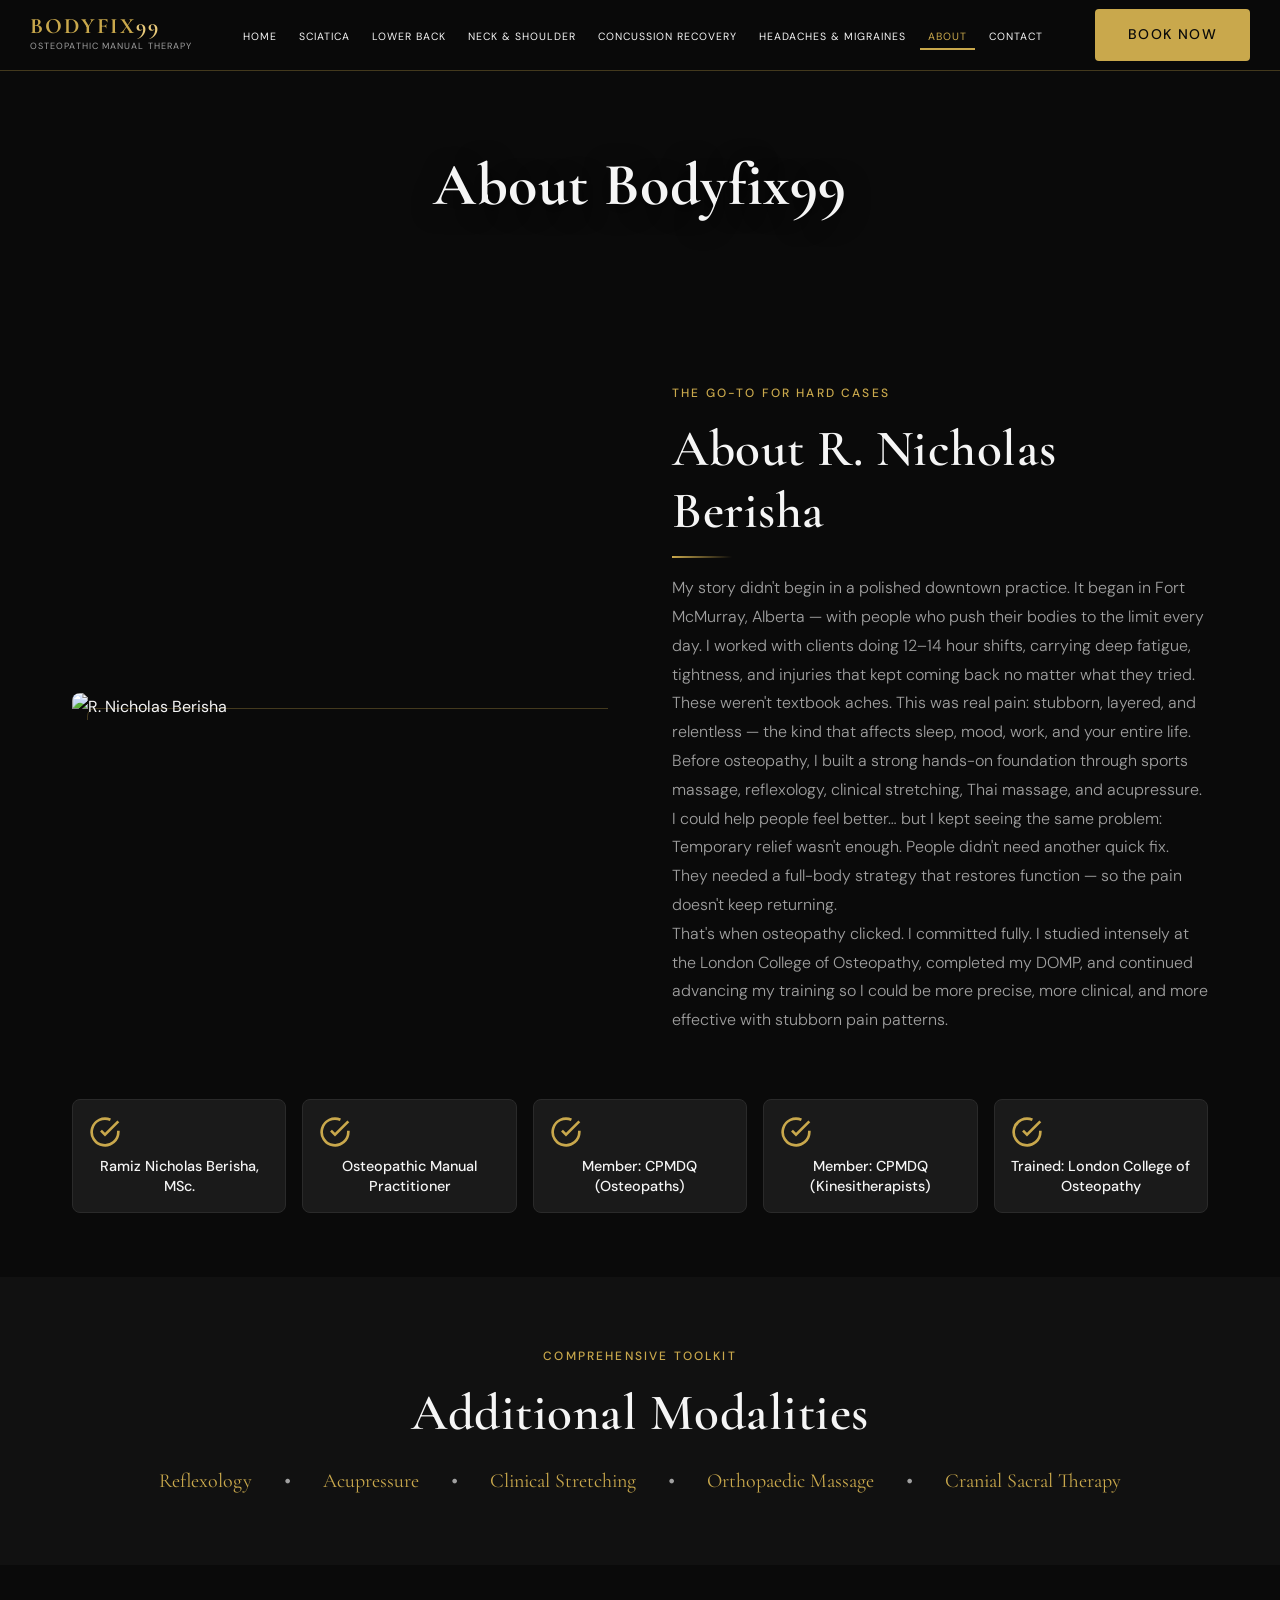
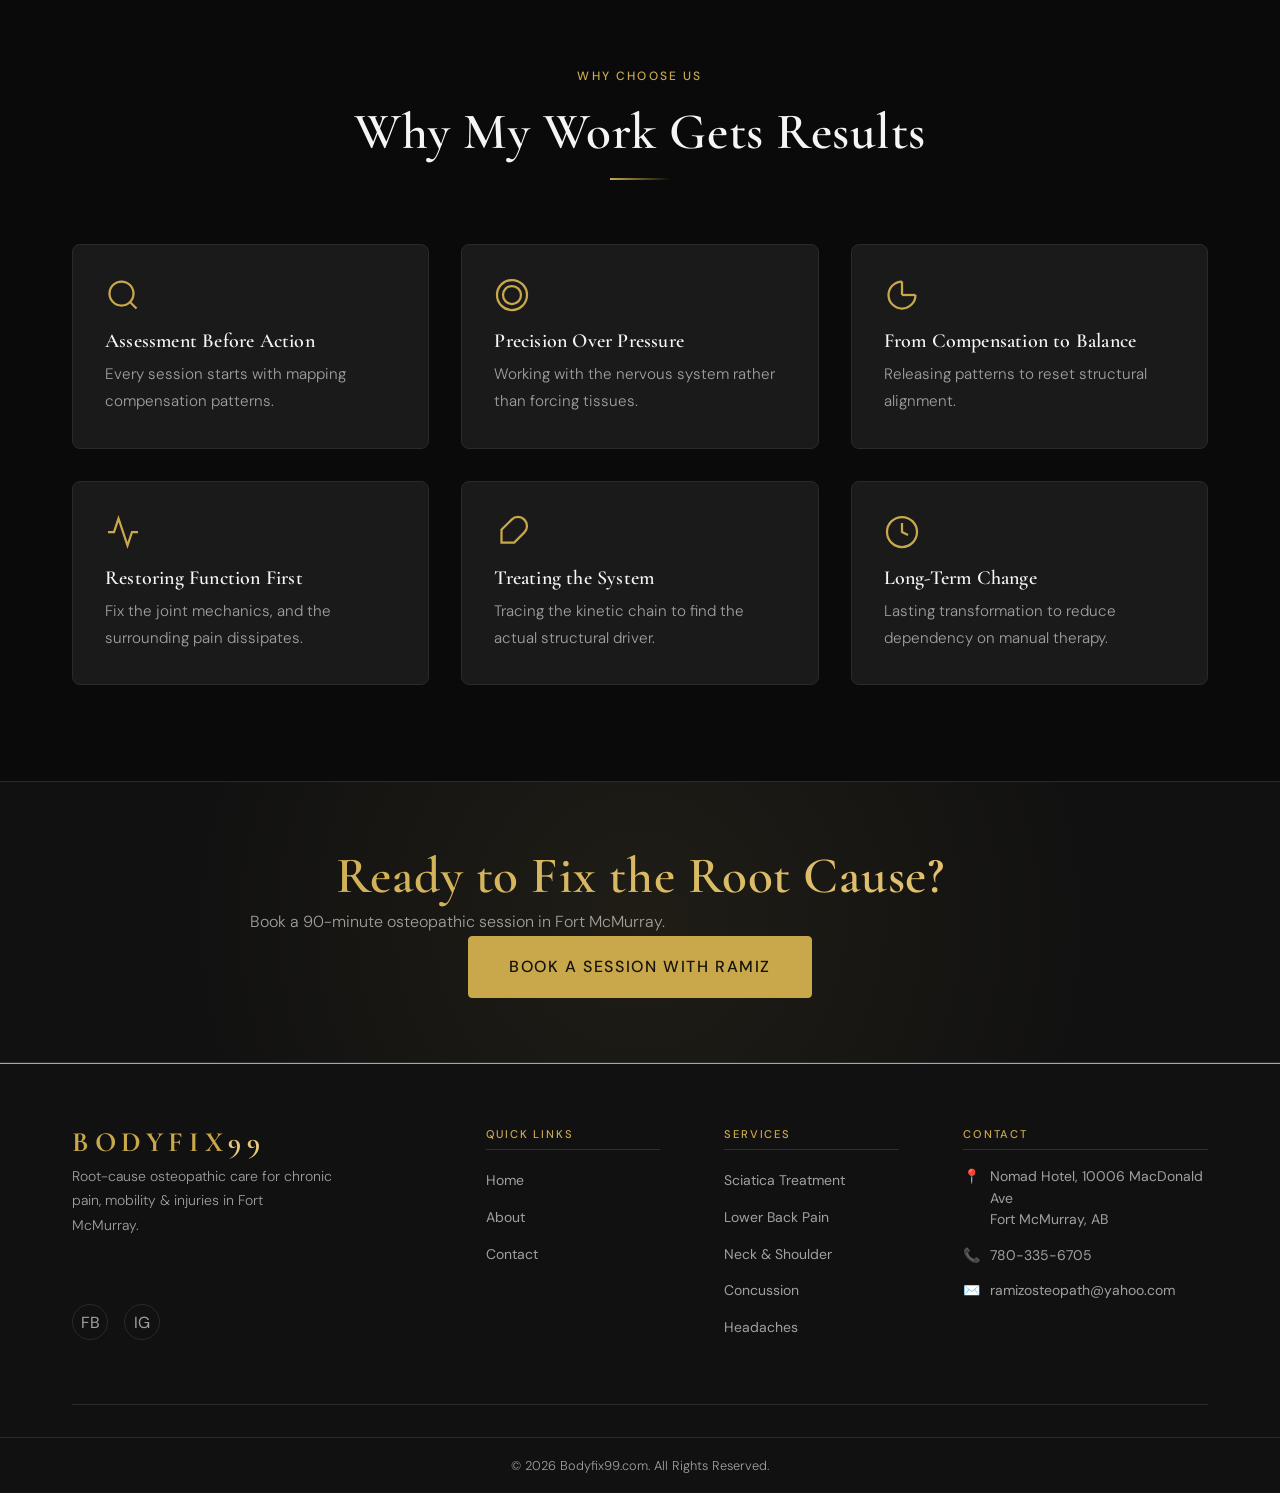
==== about.html @ 9c58e1bb "first commit" ====
<!DOCTYPE html>
<html lang="en">
<head>
  <meta charset="UTF-8">
  <meta name="viewport" content="width=device-width, initial-scale=1.0">
  <title>About Bodyfix99 | R. Nicholas Berisha</title>
  <meta name="description" content="Learn about R. Nicholas Berisha and the root-cause osteopathic approach at Bodyfix99 in Fort McMurray.">
  <link rel="stylesheet" href="css/style.css">
  <style>
    .page-hero { position:relative; padding-top:calc(var(--navbar-height) + 5rem); padding-bottom:5rem; background-image:url('https://bodyfix99.com/wp-content/uploads/2026/02/osteoporosis-spine-scoliosis-sore-back-after-work-problems-with-spinal-cord-women_926199-4371862.jpg'); background-size:cover; background-position:center; background-attachment:fixed; overflow:hidden; }
    .page-hero::before { content:''; position:absolute; inset:0; background:linear-gradient(to bottom,rgba(10,10,10,.88) 0%,rgba(10,10,10,.72) 60%,rgba(10,10,10,.95) 100%); z-index:1; }
    .page-hero__content { position:relative; z-index:2; text-align:center; }
    .page-hero__title { font-family:var(--font-heading); font-size:clamp(2.5rem,5vw,3.75rem); font-weight:700; color:var(--text-primary); line-height:1.1; margin-bottom:var(--space-md); text-shadow:0 4px 24px rgba(0,0,0,.8); }
    
    .bio-layout { display:grid; grid-template-columns:1fr 1fr; gap:var(--space-xl); align-items:center; }
    @media (max-width:900px) { .bio-layout { grid-template-columns:1fr; } .bio-layout .about-image { order:-1; } }
    .about-image { border-radius:var(--radius-md); overflow:hidden; position:relative; }
    .about-image::after { content:''; position:absolute; inset:0; border:1px solid var(--gold); border-radius:var(--radius-md); transform:translate(15px,15px); z-index:-1; opacity:.3; }

    .credentials-grid { display:grid; grid-template-columns:repeat(auto-fit, minmax(200px, 1fr)); gap:var(--space-md); margin-top:var(--space-xl); }
    .cred-card { background:var(--card-bg); border:1px solid var(--border); border-radius:var(--radius-md); padding:var(--space-md); text-align:center; transition:border-color var(--transition), transform var(--transition); }
    .cred-card:hover { border-color:var(--gold); transform:translateY(-3px); }
    .cred-card svg { color:var(--gold); width:32px; height:32px; margin-bottom:var(--space-sm); }
    .cred-card p { font-size:.9rem; color:var(--text-primary); margin:0; line-height:1.4; font-weight:500; }

    .modalities-section { background:var(--secondary-bg); padding-block:var(--space-xl); text-align:center; }
    .modalities-list { display:flex; flex-wrap:wrap; justify-content:center; gap:1rem 2rem; list-style:none; margin-top:var(--space-md); font-family:var(--font-heading); font-size:1.25rem; color:var(--gold); }
    .modalities-list li { display:flex; align-items:center; gap:2rem; }
    .modalities-list li:not(:last-child)::after { content:'•'; color:var(--text-secondary); font-size:1.5rem; }

    .approach-card { height:100%; text-align:left; }
    .approach-card h3 { font-size:1.25rem; }

    .footer-cta { background:var(--secondary-bg); border-top:1px solid var(--border); border-bottom:1px solid var(--border); padding-block:var(--space-xl); text-align:center; position:relative; overflow:hidden; }
    .footer-cta::before { content:''; position:absolute; inset:0; background:radial-gradient(circle at center,rgba(201,168,76,.08) 0%,transparent 70%); pointer-events:none; }
  </style>
</head>
<body>
  <div class="mobile-nav__overlay" id="mobileOverlay"></div>
  <nav class="mobile-nav" id="mobileNav">
    <button class="mobile-nav__close" id="mobileNavClose" aria-label="Close menu">&#10005;</button>
    <a href="index.html">Home</a><a href="sciatica-treatment.html">Sciatica Treatment</a><a href="lower-back-pain.html">Lower Back Pain</a><a href="neck-shoulder-pain.html">Neck &amp; Shoulder Pain</a><a href="concussion-recovery.html">Concussion Recovery</a><a href="headaches-migraines.html">Headaches &amp; Migraines</a><a href="about.html" class="active">About</a><a href="contact.html">Contact</a><a href="http://ramizosteopath.setmore.com/r" target="_blank" class="mobile-nav__book">Book Now</a>
  </nav>
  <header class="navbar" id="mainNavbar">
    <div class="navbar__inner">
      <a href="index.html" class="navbar__brand"><div class="navbar__logo">BODYFIX<span>99</span></div><div class="navbar__sub">Osteopathic Manual Therapy</div></a>
      <nav class="navbar__links">
        <a href="index.html">Home</a><a href="sciatica-treatment.html">Sciatica</a><a href="lower-back-pain.html">Lower Back</a><a href="neck-shoulder-pain.html">Neck & Shoulder</a>
        <a href="concussion-recovery.html">Concussion Recovery</a><a href="headaches-migraines.html">Headaches & Migraines</a>
        <a href="about.html" class="active">About</a><a href="contact.html">Contact</a>
      </nav>
      <a href="http://ramizosteopath.setmore.com/r" target="_blank" class="btn btn-book-now navbar__cta">Book Now</a>
      <button class="hamburger" id="hamburgerBtn"><span class="hamburger__line"></span><span class="hamburger__line"></span><span class="hamburger__line"></span></button>
    </div>
  </header>

  <main>
    <section class="page-hero">
      <div class="container page-hero__content fade-in"><h1 class="page-hero__title">About Bodyfix99</h1></div>
    </section>

    <!-- 1. BIO -->
    <section class="section">
      <div class="container">
        <div class="bio-layout">
          <div class="about-image fade-in delay-1"><img src="https://bodyfix99.com/wp-content/uploads/2026/02/man-with-nurse-talking-patient_1319323-394-1.jpg" alt="R. Nicholas Berisha"></div>
          <div class="fade-in delay-2">
            <span class="eyebrow">The Go-To for Hard Cases</span>
            <h2 class="heading-underline">About R. Nicholas Berisha</h2>
            <p class="mt-md">My story didn't begin in a polished downtown practice. It began in Fort McMurray, Alberta — with people who push their bodies to the limit every day. I worked with clients doing 12–14 hour shifts, carrying deep fatigue, tightness, and injuries that kept coming back no matter what they tried.</p>
            <p>These weren't textbook aches. This was real pain: stubborn, layered, and relentless — the kind that affects sleep, mood, work, and your entire life. Before osteopathy, I built a strong hands-on foundation through sports massage, reflexology, clinical stretching, Thai massage, and acupressure.</p>
            <p>I could help people feel better… but I kept seeing the same problem: Temporary relief wasn't enough. People didn't need another quick fix. They needed a full-body strategy that restores function — so the pain doesn't keep returning.</p>
            <p>That's when osteopathy clicked. I committed fully. I studied intensely at the London College of Osteopathy, completed my DOMP, and continued advancing my training so I could be more precise, more clinical, and more effective with stubborn pain patterns.</p>
          </div>
        </div>

        <!-- 2. CREDENTIALS -->
        <div class="credentials-grid">
          <div class="cred-card fade-in delay-1"><svg xmlns="http://www.w3.org/2000/svg" viewBox="0 0 24 24" fill="none" stroke="currentColor" stroke-width="2"><path d="M22 11.08V12a10 10 0 1 1-5.93-9.14"></path><polyline points="22 4 12 14.01 9 11.01"></polyline></svg><p>Ramiz Nicholas Berisha, MSc.</p></div>
          <div class="cred-card fade-in delay-2"><svg xmlns="http://www.w3.org/2000/svg" viewBox="0 0 24 24" fill="none" stroke="currentColor" stroke-width="2"><path d="M22 11.08V12a10 10 0 1 1-5.93-9.14"></path><polyline points="22 4 12 14.01 9 11.01"></polyline></svg><p>Osteopathic Manual Practitioner</p></div>
          <div class="cred-card fade-in delay-3"><svg xmlns="http://www.w3.org/2000/svg" viewBox="0 0 24 24" fill="none" stroke="currentColor" stroke-width="2"><path d="M22 11.08V12a10 10 0 1 1-5.93-9.14"></path><polyline points="22 4 12 14.01 9 11.01"></polyline></svg><p>Member: CPMDQ (Osteopaths)</p></div>
          <div class="cred-card fade-in delay-4"><svg xmlns="http://www.w3.org/2000/svg" viewBox="0 0 24 24" fill="none" stroke="currentColor" stroke-width="2"><path d="M22 11.08V12a10 10 0 1 1-5.93-9.14"></path><polyline points="22 4 12 14.01 9 11.01"></polyline></svg><p>Member: CPMDQ (Kinesitherapists)</p></div>
          <div class="cred-card fade-in delay-5"><svg xmlns="http://www.w3.org/2000/svg" viewBox="0 0 24 24" fill="none" stroke="currentColor" stroke-width="2"><path d="M22 11.08V12a10 10 0 1 1-5.93-9.14"></path><polyline points="22 4 12 14.01 9 11.01"></polyline></svg><p>Trained: London College of Osteopathy</p></div>
        </div>
      </div>
    </section>

    <!-- 3. ADDITIONAL MODALITIES -->
    <section class="modalities-section">
      <div class="container fade-in">
        <span class="eyebrow">Comprehensive Toolkit</span>
        <h2>Additional Modalities</h2>
        <ul class="modalities-list">
          <li>Reflexology</li><li>Acupressure</li><li>Clinical Stretching</li><li>Orthopaedic Massage</li><li>Cranial Sacral Therapy</li>
        </ul>
      </div>
    </section>

    <!-- 4. WHY MY WORK GETS RESULTS -->
    <section class="section section-lg">
      <div class="container">
        <div class="section-header centered fade-in"><span class="eyebrow">Why Choose Us</span><h2 class="heading-underline centered">Why My Work Gets Results</h2></div>
        <div class="grid grid-3">
          <div class="card approach-card fade-in delay-1"><div class="card__icon"><svg xmlns="http://www.w3.org/2000/svg" width="36" height="36" viewBox="0 0 24 24" fill="none" stroke="currentColor" stroke-width="1.5"><circle cx="11" cy="11" r="8"></circle><line x1="21" y1="21" x2="16.65" y2="16.65"></line></svg></div><h3 class="card__title">Assessment Before Action</h3><p class="card__body">Every session starts with mapping compensation patterns.</p></div>
          <div class="card approach-card fade-in delay-2"><div class="card__icon"><svg xmlns="http://www.w3.org/2000/svg" width="36" height="36" viewBox="0 0 24 24" fill="none" stroke="currentColor" stroke-width="1.5"><circle cx="12" cy="12" r="10"></circle><circle cx="12" cy="12" r="6"></circle></svg></div><h3 class="card__title">Precision Over Pressure</h3><p class="card__body">Working with the nervous system rather than forcing tissues.</p></div>
          <div class="card approach-card fade-in delay-3"><div class="card__icon"><svg xmlns="http://www.w3.org/2000/svg" width="36" height="36" viewBox="0 0 24 24" fill="none" stroke="currentColor" stroke-width="1.5"><path d="M12 3a9 9 0 1 0 9 9"></path><path d="M12 3v9"></path><path d="M21 12h-9"></path></svg></div><h3 class="card__title">From Compensation to Balance</h3><p class="card__body">Releasing patterns to reset structural alignment.</p></div>
          <div class="card approach-card fade-in delay-1"><div class="card__icon"><svg xmlns="http://www.w3.org/2000/svg" width="36" height="36" viewBox="0 0 24 24" fill="none" stroke="currentColor" stroke-width="1.5"><polyline points="22 12 18 12 15 21 9 3 6 12 2 12"></polyline></svg></div><h3 class="card__title">Restoring Function First</h3><p class="card__body">Fix the joint mechanics, and the surrounding pain dissipates.</p></div>
          <div class="card approach-card fade-in delay-2"><div class="card__icon"><svg xmlns="http://www.w3.org/2000/svg" width="36" height="36" viewBox="0 0 24 24" fill="none" stroke="currentColor" stroke-width="1.5"><path d="M20.24 12.24a6 6 0 0 0-8.49-8.49L5 10.5V19h8.5z"></path></svg></div><h3 class="card__title">Treating the System</h3><p class="card__body">Tracing the kinetic chain to find the actual structural driver.</p></div>
          <div class="card approach-card fade-in delay-3"><div class="card__icon"><svg xmlns="http://www.w3.org/2000/svg" width="36" height="36" viewBox="0 0 24 24" fill="none" stroke="currentColor" stroke-width="1.5"><circle cx="12" cy="12" r="10"></circle><polyline points="12 6 12 12 16 14"></polyline></svg></div><h3 class="card__title">Long-Term Change</h3><p class="card__body">Lasting transformation to reduce dependency on manual therapy.</p></div>
        </div>
      </div>
    </section>

    <!-- 5. CTA -->
    <div class="footer-cta fade-in">
      <div class="container"><h2 class="gradient-text">Ready to Fix the Root Cause?</h2><p>Book a 90-minute osteopathic session in Fort McMurray.</p><a href="http://ramizosteopath.setmore.com/r" target="_blank" class="btn btn-primary btn-lg">Book a session with Ramiz</a></div>
    </div>
  </main>

  <footer class="footer">
    <div class="container">
      <div class="footer__grid">
        <div class="footer__col"><div class="footer__logo">BODYFIX<span>99</span></div><p class="footer__tagline">Root-cause osteopathic care for chronic pain, mobility &amp; injuries in Fort McMurray.</p><div class="footer__socials"><a href="#" class="footer__social-icon">FB</a><a href="#" class="footer__social-icon">IG</a></div></div>
        <div class="footer__col"><h4 class="footer__heading">Quick Links</h4><ul class="footer__links"><li><a href="index.html">Home</a></li><li><a href="about.html">About</a></li><li><a href="contact.html">Contact</a></li></ul></div>
        <div class="footer__col"><h4 class="footer__heading">Services</h4><ul class="footer__links"><li><a href="sciatica-treatment.html">Sciatica Treatment</a></li><li><a href="lower-back-pain.html">Lower Back Pain</a></li><li><a href="neck-shoulder-pain.html">Neck &amp; Shoulder</a></li><li><a href="concussion-recovery.html">Concussion</a></li><li><a href="headaches-migraines.html">Headaches</a></li></ul></div>
        <div class="footer__col"><h4 class="footer__heading">Contact</h4><ul class="footer__contact"><li><span>📍</span><span>Nomad Hotel, 10006 MacDonald Ave<br>Fort McMurray, AB</span></li><li><span>📞</span><a href="tel:+17803356705">780-335-6705</a></li><li><span>✉️</span><a href="mailto:ramizosteopath@yahoo.com">ramizosteopath@yahoo.com</a></li></ul></div>
      </div>
    </div>
    <div class="footer__bottom"><div class="container"><p>&copy; 2026 Bodyfix99.com. All Rights Reserved.</p></div></div>
  </footer>
  <script src="js/main.js"></script>
</body>
</html>
---- css/style.css ----
/* ============================================================
   BODYFIX99 — HTML SNIPPETS
   Copy-paste these into every page. Keep them inside a comment
   block so they don't affect rendering.
   ============================================================

   ██ NAVBAR SNIPPET ████████████████████████████████████████

  <!-- PASTE THIS RIGHT AFTER <body> ========================

  <!-- Mobile overlay (behind mobile nav drawer) -->
  <div class="mobile-nav__overlay" id="mobileOverlay"></div>

  <!-- Mobile slide-in nav -->
  <nav class="mobile-nav" id="mobileNav" aria-label="Mobile navigation">
    <a href="index.html">Home</a>
    <a href="sciatica-treatment.html">Sciatica Treatment</a>
    <a href="lower-back-pain.html">Lower Back Pain</a>
    <a href="neck-shoulder-pain.html">Neck &amp; Shoulder Pain</a>
    <a href="concussion-recovery.html">Concussion Recovery</a>
    <a href="headaches-migraines.html">Headaches &amp; Migraines</a>
    <a href="about.html">About</a>
    <a href="contact.html">Contact</a>
    <a href="http://ramizosteopath.setmore.com/r" target="_blank" rel="noopener" class="mobile-nav__book">Book Now</a>
  </nav>

  <header class="navbar" id="mainNavbar">
    <div class="navbar__inner">

      <!-- Logo -->
      <a href="index.html" class="navbar__brand">
        <div class="navbar__logo">BODYFIX<span>99</span></div>
        <div class="navbar__sub">Osteopathic Manual Therapy</div>
      </a>

      <!-- Desktop nav links -->
      <nav class="navbar__links" aria-label="Main navigation">
        <a href="index.html">Home</a>
        <a href="sciatica-treatment.html">Sciatica Treatment</a>
        <a href="lower-back-pain.html">Lower Back Pain</a>
        <a href="neck-shoulder-pain.html">Neck &amp; Shoulder Pain</a>

        <!-- Concussion Recovery with dropdown -->
        <div class="nav-dropdown">
          <a href="concussion-recovery.html" class="nav-dropdown__trigger">
            Concussion Recovery
            <svg class="nav-dropdown__chevron" xmlns="http://www.w3.org/2000/svg"
                 width="12" height="12" viewBox="0 0 24 24" fill="none"
                 stroke="currentColor" stroke-width="2.5" stroke-linecap="round"
                 stroke-linejoin="round" aria-hidden="true">
              <polyline points="6 9 12 15 18 9"></polyline>
            </svg>
          </a>
          <div class="nav-dropdown__menu">
            <a href="headaches-migraines.html">Headaches &amp; Migraines</a>
          </div>
        </div>

        <a href="about.html">About</a>
        <a href="contact.html">Contact</a>
      </nav>

      <!-- Book Now CTA -->
      <a href="http://ramizosteopath.setmore.com/r"
         target="_blank" rel="noopener"
         class="btn btn-book-now">Book Now</a>

      <!-- Hamburger (mobile only) -->
      <button class="hamburger" id="hamburgerBtn"
              aria-label="Toggle menu" aria-expanded="false"
              aria-controls="mobileNav">
        <span class="hamburger__line"></span>
        <span class="hamburger__line"></span>
        <span class="hamburger__line"></span>
      </button>

    </div>
  </header>
  END NAVBAR SNIPPET ========================================= -->


   ██ FOOTER SNIPPET ████████████████████████████████████████

  <!-- PASTE THIS RIGHT BEFORE </body> ======================

  <footer class="footer">
    <div class="container">
      <div class="footer__grid">

        <!-- Col 1: Brand -->
        <div class="footer__col">
          <div class="footer__logo">BODYFIX<span>99</span></div>
          <p class="footer__tagline">
            Root-cause osteopathic care for chronic pain,
            mobility &amp; injuries in Fort McMurray.
          </p>
          <div class="footer__socials">
            <a href="#" aria-label="Facebook" class="footer__social-icon">
              <svg xmlns="http://www.w3.org/2000/svg" width="18" height="18"
                   viewBox="0 0 24 24" fill="currentColor" aria-hidden="true">
                <path d="M18 2h-3a5 5 0 0 0-5 5v3H7v4h3v8h4v-8h3l1-4h-4V7a1 1 0 0 1 1-1h3z"/>
              </svg>
            </a>
            <a href="#" aria-label="Instagram" class="footer__social-icon">
              <svg xmlns="http://www.w3.org/2000/svg" width="18" height="18"
                   viewBox="0 0 24 24" fill="none" stroke="currentColor"
                   stroke-width="2" stroke-linecap="round" stroke-linejoin="round"
                   aria-hidden="true">
                <rect x="2" y="2" width="20" height="20" rx="5" ry="5"/>
                <circle cx="12" cy="12" r="4"/>
                <circle cx="17.5" cy="6.5" r="1" fill="currentColor" stroke="none"/>
              </svg>
            </a>
            <a href="#" aria-label="LinkedIn" class="footer__social-icon">
              <svg xmlns="http://www.w3.org/2000/svg" width="18" height="18"
                   viewBox="0 0 24 24" fill="currentColor" aria-hidden="true">
                <path d="M16 8a6 6 0 0 1 6 6v7h-4v-7a2 2 0 0 0-2-2 2 2 0 0 0-2 2v7h-4v-7a6 6 0 0 1 6-6z"/>
                <rect x="2" y="9" width="4" height="12"/>
                <circle cx="4" cy="4" r="2"/>
              </svg>
            </a>
          </div>
        </div>

        <!-- Col 2: Quick Links -->
        <div class="footer__col">
          <h4 class="footer__heading">Quick Links</h4>
          <ul class="footer__links">
            <li><a href="index.html">Home</a></li>
            <li><a href="about.html">About</a></li>
            <li><a href="services.html">Services Details</a></li>
            <li><a href="contact.html">Contact</a></li>
            <li><a href="blog.html">Blog</a></li>
          </ul>
        </div>

        <!-- Col 3: Services -->
        <div class="footer__col">
          <h4 class="footer__heading">Services</h4>
          <ul class="footer__links">
            <li><a href="sciatica-treatment.html">Sciatica Treatment</a></li>
            <li><a href="lower-back-pain.html">Lower Back Pain</a></li>
            <li><a href="neck-shoulder-pain.html">Neck &amp; Shoulder Pain</a></li>
            <li><a href="concussion-recovery.html">Concussion Recovery</a></li>
            <li><a href="headaches-migraines.html">Headaches &amp; Migraines</a></li>
          </ul>
        </div>

        <!-- Col 4: Contact Info -->
        <div class="footer__col">
          <h4 class="footer__heading">Contact</h4>
          <ul class="footer__contact">
            <li>
              <span class="footer__contact-icon" aria-hidden="true">📍</span>
              <span>Nomad Hotel, 10006 MacDonald Avenue,<br>Fort McMurray, Alberta T9H 1S8</span>
            </li>
            <li>
              <span class="footer__contact-icon" aria-hidden="true">📞</span>
              <a href="tel:+17803356705">780-335-6705</a>
            </li>
            <li>
              <span class="footer__contact-icon" aria-hidden="true">✉️</span>
              <a href="mailto:ramizosteopath@yahoo.com">ramizosteopath@yahoo.com</a>
            </li>
            <li>
              <span class="footer__contact-icon" aria-hidden="true">🕐</span>
              <span>Open: 24 Hours</span>
            </li>
          </ul>
        </div>

      </div><!-- /.footer__grid -->
    </div><!-- /.container -->

    <div class="footer__bottom">
      <div class="container">
        <p>&copy; 2026 Bodyfix99.com. All Rights Reserved.</p>
      </div>
    </div>

  </footer>
  END FOOTER SNIPPET ========================================= -->

   ████████████████████████████████████████████████████████ */

/* ============================================================
   BODYFIX99 — GLOBAL STYLESHEET
   Design system, reset, typography, layout & utilities
   ============================================================ */

/* ── 1. Google Fonts ──────────────────────────────────────── */
@import url('https://fonts.googleapis.com/css2?family=Cormorant+Garamond:wght@400;600;700&family=DM+Sans:wght@300;400;500&display=swap');

/* ── 2. CSS Custom Properties ─────────────────────────────── */
:root {
  /* Colors */
  --primary-bg:    #0a0a0a;
  --secondary-bg:  #111111;
  --card-bg:       #1a1a1a;
  --gold:          #c9a84c;
  --gold-light:    #e8c97a;
  --text-primary:  #f5f5f5;
  --text-secondary:#a0a0a0;
  --border:        #2a2a2a;

  /* Derived / semantic tokens */
  --gold-rgb:      201, 168, 76;
  --shadow-sm:     0 2px 8px rgba(0, 0, 0, 0.4);
  --shadow-md:     0 8px 24px rgba(0, 0, 0, 0.55);
  --shadow-lg:     0 20px 60px rgba(0, 0, 0, 0.7);
  --shadow-gold:   0 0 24px rgba(var(--gold-rgb), 0.25);

  /* Typography */
  --font-heading:  'Cormorant Garamond', Georgia, serif;
  --font-body:     'DM Sans', -apple-system, BlinkMacSystemFont, sans-serif;

  /* Spacing scale */
  --space-xs:  0.25rem;   /*  4px */
  --space-sm:  0.5rem;    /*  8px */
  --space-md:  1rem;      /* 16px */
  --space-lg:  2rem;      /* 32px */
  --space-xl:  4rem;      /* 64px */
  --space-2xl: 6rem;      /* 96px */

  /* Layout */
  --container-max: 1200px;
  --radius-sm:  4px;
  --radius-md:  8px;
  --radius-lg:  16px;
  --radius-pill:9999px;

  /* Motion */
  --transition: 0.3s ease;
  --transition-slow: 0.6s ease;

  /* Navbar */
  --navbar-height: 72px;
}

/* ── 3. Box Sizing & Reset ────────────────────────────────── */
*,
*::before,
*::after {
  box-sizing: border-box;
  margin: 0;
  padding: 0;
}

html {
  scroll-behavior: smooth;
  font-size: 16px;
  -webkit-text-size-adjust: 100%;
  overflow-x: hidden;
  max-width: 100%;
  width: 100%;
}

body {
  background-color: var(--primary-bg);
  color: var(--text-primary);
  font-family: var(--font-body);
  font-weight: 400;
  line-height: 1.7;
  min-height: 100vh;
  overflow-x: hidden;
  max-width: 100%;
  width: 100%;
  -webkit-font-smoothing: antialiased;
  -moz-osx-font-smoothing: grayscale;
}

img,
video,
svg {
  display: block;
  max-width: 100%;
  height: auto;
}

a {
  color: inherit;
  text-decoration: none;
  transition: color var(--transition);
}

a:hover {
  color: var(--gold);
}

ul,
ol {
  list-style: none;
}

button {
  cursor: pointer;
  border: none;
  background: none;
  font-family: var(--font-body);
}

input,
textarea,
select {
  font-family: var(--font-body);
  font-size: 1rem;
}

/* ── 4. Custom Scrollbar ──────────────────────────────────── */
::-webkit-scrollbar {
  width: 8px;
}

::-webkit-scrollbar-track {
  background: var(--primary-bg);
}

::-webkit-scrollbar-thumb {
  background: var(--gold);
  border-radius: var(--radius-pill);
}

::-webkit-scrollbar-thumb:hover {
  background: var(--gold-light);
}

* {
  scrollbar-width: thin;
  scrollbar-color: var(--gold) var(--primary-bg);
}

/* ── 5. Typography ────────────────────────────────────────── */
h1, h2, h3, h4, h5, h6 {
  font-family: var(--font-heading);
  font-weight: 600;
  line-height: 1.2;
  color: var(--text-primary);
  letter-spacing: 0.01em;
}

h1 { font-size: clamp(2.5rem, 6vw, 5rem);   font-weight: 700; }
h2 { font-size: clamp(2rem,   4vw, 3.5rem); }
h3 { font-size: clamp(1.5rem, 3vw, 2.25rem);}
h4 { font-size: clamp(1.25rem,2vw, 1.75rem);}
h5 { font-size: 1.25rem; }
h6 { font-size: 1rem; }

p {
  color: var(--text-secondary);
  font-weight: 300;
  line-height: 1.8;
  max-width: 70ch;
}

p.lead {
  font-size: 1.15rem;
  font-weight: 400;
  color: var(--text-primary);
}

strong { font-weight: 500; color: var(--text-primary); }
em     { font-style: italic; color: var(--gold-light); }

.text-gold    { color: var(--gold); }
.text-gold-lg { color: var(--gold-light); }
.text-muted   { color: var(--text-secondary); }
.text-center  { text-align: center; }
.text-left    { text-align: left; }
.text-right   { text-align: right; }

/* Section label / eyebrow text */
.eyebrow {
  display: inline-block;
  font-family: var(--font-body);
  font-size: 0.75rem;
  font-weight: 500;
  letter-spacing: 0.18em;
  text-transform: uppercase;
  color: var(--gold);
  margin-bottom: var(--space-md);
}

/* Decorative gold underline used under section headings */
.heading-underline {
  position: relative;
  padding-bottom: var(--space-md);
}

.heading-underline::after {
  content: '';
  position: absolute;
  bottom: 0;
  left: 0;
  width: 60px;
  height: 2px;
  background: linear-gradient(90deg, var(--gold), transparent);
}

.heading-underline.centered::after {
  left: 50%;
  transform: translateX(-50%);
}

/* ── 6. Container & Layout ────────────────────────────────── */
.container {
  width: 100%;
  max-width: var(--container-max);
  margin-inline: auto;
  padding-inline: var(--space-lg);
}

.section {
  padding-block: var(--space-xl);
}

.section-lg {
  padding-block: var(--space-2xl);
}

/* Grid helpers */
.grid {
  display: grid;
  gap: var(--space-lg);
}

.grid-2 { grid-template-columns: repeat(2, 1fr); }
.grid-3 { grid-template-columns: repeat(3, 1fr); }
.grid-4 { grid-template-columns: repeat(4, 1fr); }

.flex         { display: flex; }
.flex-center  { display: flex; align-items: center; justify-content: center; }
.flex-between { display: flex; align-items: center; justify-content: space-between; }
.flex-col     { display: flex; flex-direction: column; }
.gap-sm       { gap: var(--space-sm); }
.gap-md       { gap: var(--space-md); }
.gap-lg       { gap: var(--space-lg); }

/* ── 7. Navbar ────────────────────────────────────────────── */
html, body {
    overflow-x: hidden;
    max-width: 100%;
    box-sizing: border-box;
}

.navbar {
    position: fixed;
    top: 0;
    left: 0;
    width: 100%;
    z-index: 1000;
    background: rgba(10, 10, 10, 0.95);
    border-bottom: 1px solid rgba(201, 168, 76, 0.3);
    backdrop-filter: blur(10px);
}

.navbar.scrolled {
  background: rgba(10, 10, 10, 0.92);
  backdrop-filter: blur(16px);
  -webkit-backdrop-filter: blur(16px);
  box-shadow: 0 1px 0 rgba(201, 168, 76, 0.20);
}

.navbar__inner {
    display: flex;
    align-items: center;
    justify-content: space-between;
    padding: 0 30px;
    height: 70px;
    width: 100%;
    box-sizing: border-box;
}

/* Brand / Logo block */
.navbar__brand {
    flex-shrink: 0;
    min-width: 160px;
}

.navbar__logo {
  font-family: var(--font-heading);
  font-size: 22px;
  font-weight: 700;
  letter-spacing: 2px;
  color: var(--gold);
  line-height: 1;
  transition: color var(--transition);
}

.navbar__logo span { color: var(--gold-light); }

.navbar__brand:hover .navbar__logo { color: var(--gold-light); }

.navbar__sub {
  font-family: var(--font-body);
  font-size: 9px;
  font-weight: 400;
  letter-spacing: 0.12em;
  text-transform: uppercase;
  color: var(--text-secondary);
  margin-top: 2px;
}

/* Desktop nav links */
.navbar__links {
    display: flex;
    align-items: center;
    gap: 6px;
    flex: 1;
    justify-content: center;
}

.navbar__links a {
    font-size: 10.5px;
    letter-spacing: 1px;
    padding: 6px 8px;
    white-space: nowrap;
    color: #f5f5f5;
    text-decoration: none;
    text-transform: uppercase;
    font-family: 'DM Sans', sans-serif;
    transition: color 0.3s ease;
}

.navbar__cta {
    flex-shrink: 0;
    background: #c9a84c;
    color: #0a0a0a;
    padding: 10px 18px;
    font-size: 10.5px;
    letter-spacing: 1.5px;
    font-weight: 700;
    text-transform: uppercase;
    text-decoration: none;
    white-space: nowrap;
    font-family: 'DM Sans', sans-serif;
}

.navbar__links a:hover,
.navbar__links a.active {
  color: var(--gold);
}

/* Book Now button */
.btn-book-now {
  display: inline-flex;
  align-items: center;
  padding: 10px 16px;
  font-family: var(--font-body);
  font-size: 11px;
  font-weight: 700;
  letter-spacing: 1.5px;
  text-transform: uppercase;
  color: var(--primary-bg);
  background: var(--gold);
  border: 1px solid var(--gold);
  border-radius: 2px;
  text-decoration: none;
  white-space: nowrap;
  flex-shrink: 0;
  transition: background var(--transition), border-color var(--transition),
              box-shadow var(--transition), transform var(--transition);
}

.btn-book-now:hover {
  background: var(--gold-light);
  border-color: var(--gold-light);
  color: var(--primary-bg);
  box-shadow: 0 0 20px rgba(201, 168, 76, 0.40);
  transform: translateY(-1px);
}

.btn-book-now:active { transform: scale(0.97); }

/* ── Mobile Nav Close Button ─────────────────────────────── */
.mobile-nav__close {
  position: absolute;
  top: 20px;
  right: 20px;
  background: none;
  border: none;
  color: #c9a84c;
  font-size: 24px;
  cursor: pointer;
  z-index: 1001;
}

/* ── Hamburger ───────────────────────────────────────────── */
.hamburger {
  display: none;
  flex-direction: column;
  justify-content: center;
  align-items: center;
  gap: 5px;
  width: 40px;
  height: 40px;
  cursor: pointer;
  background: none;
  border: 1px solid var(--border);
  border-radius: var(--radius-sm);
  padding: 0;
  z-index: 1100;
  flex-shrink: 0;
  transition: border-color var(--transition);
}

.hamburger:hover { border-color: var(--gold); }

.hamburger__line {
  display: block;
  width: 20px;
  height: 1.5px;
  background: var(--text-primary);
  border-radius: 2px;
  transition: transform var(--transition), opacity var(--transition),
              width var(--transition);
  transform-origin: center;
}

.hamburger.open .hamburger__line:nth-child(1) {
  transform: translateY(6.5px) rotate(45deg);
}
.hamburger.open .hamburger__line:nth-child(2) {
  opacity: 0;
  width: 0;
}
.hamburger.open .hamburger__line:nth-child(3) {
  transform: translateY(-6.5px) rotate(-45deg);
}

/* ── Mobile Nav Drawer ───────────────────────────────────── */
.mobile-nav {
  position: fixed;
  top: 0;
  right: -100%;
  width: min(320px, 82vw);
  height: 100vh;
  background: var(--secondary-bg);
  border-left: 1px solid rgba(201, 168, 76, 0.20);
  display: flex;
  flex-direction: column;
  padding: calc(var(--navbar-height) + 2rem) var(--space-lg) var(--space-xl);
  gap: 0;
  overflow-y: auto;
  transition: right 0.45s cubic-bezier(0.4, 0, 0.2, 1);
  z-index: 1050;
}

.mobile-nav.open  { right: 0; }

.mobile-nav a {
  font-family: var(--font-heading);
  font-size: 1.35rem;
  font-weight: 400;
  color: var(--text-primary);
  border-bottom: 1px solid var(--border);
  padding: 1rem 0;
  transition: color var(--transition), padding-left var(--transition);
  text-decoration: none;
}

.mobile-nav a:hover    { color: var(--gold); padding-left: 0.5rem; }
.mobile-nav a:last-child { border-bottom: none; }

.mobile-nav__book {
  margin-top: var(--space-md);
  display: inline-flex !important;
  align-items: center;
  justify-content: center;
  padding: 0.8rem 1.5rem !important;
  background: var(--gold);
  color: var(--primary-bg) !important;
  font-family: var(--font-body) !important;
  font-size: 0.85rem !important;
  font-weight: 700 !important;
  letter-spacing: 0.1em;
  text-transform: uppercase;
  border-radius: 2px;
  border-bottom: none !important;
}

.mobile-nav__overlay {
  display: none;
  position: fixed;
  inset: 0;
  background: rgba(0, 0, 0, 0.70);
  z-index: 1040;
  backdrop-filter: blur(4px);
  -webkit-backdrop-filter: blur(4px);
}

.mobile-nav__overlay.open { display: block; }

/* ── 8. Buttons ───────────────────────────────────────────── */
/* Base button */
.btn {
  display: inline-flex;
  align-items: center;
  gap: var(--space-sm);
  padding: 0.8rem 2rem;
  font-family: var(--font-body);
  font-size: 0.875rem;
  font-weight: 500;
  letter-spacing: 0.1em;
  text-transform: uppercase;
  border-radius: var(--radius-sm);
  border: 1px solid transparent;
  cursor: pointer;
  transition: background var(--transition), color var(--transition),
              border-color var(--transition), box-shadow var(--transition),
              transform var(--transition);
  white-space: nowrap;
  text-decoration: none;
}

.btn:active {
  transform: scale(0.97);
}

/* Primary — gold fill */
.btn-primary {
  background: var(--gold);
  color: var(--primary-bg);
  border-color: var(--gold);
}

.btn-primary:hover {
  background: var(--gold-light);
  border-color: var(--gold-light);
  box-shadow: var(--shadow-gold);
  color: var(--primary-bg);
}

/* Secondary — outlined gold */
.btn-secondary {
  background: transparent;
  color: var(--gold);
  border-color: var(--gold);
}

.btn-secondary:hover {
  background: var(--gold);
  color: var(--primary-bg);
  box-shadow: var(--shadow-gold);
}

/* Ghost — no fill, white border */
.btn-ghost {
  background: transparent;
  color: var(--text-primary);
  border-color: var(--border);
}

.btn-ghost:hover {
  border-color: var(--gold);
  color: var(--gold);
}

/* Size modifiers */
.btn-sm  { padding: 0.5rem 1.25rem; font-size: 0.8rem; }
.btn-lg  { padding: 1rem 2.5rem;   font-size: 1rem;   }
.btn-full{ width: 100%; justify-content: center; }

/* ── 9. Cards ─────────────────────────────────────────────── */
.card {
  background: var(--card-bg);
  border: 1px solid var(--border);
  border-radius: var(--radius-md);
  padding: var(--space-lg);
  transition: border-color var(--transition), box-shadow var(--transition),
              transform var(--transition);
}

.card:hover {
  border-color: var(--gold);
  box-shadow: var(--shadow-gold);
  transform: translateY(-4px);
}

.card__icon {
  font-size: 2rem;
  color: var(--gold);
  margin-bottom: var(--space-md);
}

.card__title {
  font-family: var(--font-heading);
  font-size: 1.35rem;
  margin-bottom: var(--space-sm);
}

.card__body {
  color: var(--text-secondary);
  font-size: 0.95rem;
  line-height: 1.8;
}

/* ── 10. Dividers & Decorative Elements ───────────────────── */
.divider {
  width: 100%;
  height: 1px;
  background: var(--border);
  margin-block: var(--space-lg);
}

.divider-gold {
  height: 1px;
  width: 60px;
  background: linear-gradient(90deg, var(--gold), transparent);
  margin-block: var(--space-md);
}

.divider-gold.centered {
  margin-inline: auto;
}

/* ── 11. Hero Shell ───────────────────────────────────────── */
.hero {
  position: relative;
  min-height: 100vh;
  display: flex;
  align-items: center;
  padding-top: var(--navbar-height);
  overflow: hidden;
}

.hero__bg {
  position: absolute;
  inset: 0;
  background: radial-gradient(ellipse 60% 80% at 70% 50%,
              rgba(var(--gold-rgb), 0.06) 0%,
              transparent 60%),
              var(--primary-bg);
  z-index: 0;
}

.hero__content {
  position: relative;
  z-index: 1;
}

/* ── 12. Section Header Pattern ───────────────────────────── */
.section-header {
  margin-bottom: var(--space-xl);
}

.section-header.centered {
  text-align: center;
}

.section-header.centered p {
  margin-inline: auto;
}

/* ── 13. Badge / Tag ──────────────────────────────────────── */
.badge {
  display: inline-flex;
  align-items: center;
  padding: 0.25rem 0.75rem;
  font-size: 0.75rem;
  font-weight: 500;
  letter-spacing: 0.08em;
  text-transform: uppercase;
  border-radius: var(--radius-pill);
  border: 1px solid var(--gold);
  color: var(--gold);
  background: rgba(var(--gold-rgb), 0.08);
}

/* ── 14. Testimonial / Quote Block ────────────────────────── */
.quote-block {
  position: relative;
  background: var(--card-bg);
  border-left: 3px solid var(--gold);
  padding: var(--space-lg);
  border-radius: 0 var(--radius-md) var(--radius-md) 0;
  font-family: var(--font-heading);
  font-size: 1.2rem;
  font-style: italic;
  color: var(--text-primary);
}

.quote-block cite {
  display: block;
  margin-top: var(--space-md);
  font-family: var(--font-body);
  font-size: 0.875rem;
  font-style: normal;
  color: var(--gold);
}

/* ── 15. Form Elements ────────────────────────────────────── */
.form-group {
  display: flex;
  flex-direction: column;
  gap: var(--space-xs);
  margin-bottom: var(--space-md);
}

.form-label {
  font-size: 0.85rem;
  font-weight: 500;
  letter-spacing: 0.06em;
  text-transform: uppercase;
  color: var(--text-secondary);
}

.form-control {
  width: 100%;
  background: var(--card-bg);
  border: 1px solid var(--border);
  border-radius: var(--radius-sm);
  color: var(--text-primary);
  padding: 0.75rem 1rem;
  font-size: 0.95rem;
  outline: none;
  transition: border-color var(--transition), box-shadow var(--transition);
}

.form-control::placeholder { color: var(--text-secondary); }

.form-control:focus {
  border-color: var(--gold);
  box-shadow: 0 0 0 3px rgba(var(--gold-rgb), 0.12);
}

textarea.form-control {
  min-height: 140px;
  resize: vertical;
}

/* ── 16. Utility Helpers ──────────────────────────────────── */
.visually-hidden {
  position: absolute;
  width: 1px; height: 1px;
  padding: 0; margin: -1px;
  overflow: hidden; clip: rect(0,0,0,0);
  white-space: nowrap; border: 0;
}

.mt-auto   { margin-top: auto; }
.mb-0      { margin-bottom: 0; }
.mt-sm     { margin-top: var(--space-sm); }
.mt-md     { margin-top: var(--space-md); }
.mt-lg     { margin-top: var(--space-lg); }
.mt-xl     { margin-top: var(--space-xl); }
.mb-sm     { margin-bottom: var(--space-sm); }
.mb-md     { margin-bottom: var(--space-md); }
.mb-lg     { margin-bottom: var(--space-lg); }
.mb-xl     { margin-bottom: var(--space-xl); }

.pt-nav    { padding-top: var(--navbar-height); }

.w-full    { width: 100%; }
.h-full    { height: 100%; }

.overflow-hidden { overflow: hidden; }
.relative        { position: relative; }
.absolute        { position: absolute; }

/* Gradient text */
.gradient-text {
  background: linear-gradient(135deg, var(--gold) 0%, var(--gold-light) 100%);
  -webkit-background-clip: text;
  -webkit-text-fill-color: transparent;
  background-clip: text;
}

/* ── 17. Scroll Fade-In Animation ─────────────────────────── */
.fade-in {
  opacity: 0;
  transform: translateY(28px);
  transition: opacity 0.7s ease, transform 0.7s ease;
}

.fade-in.visible {
  opacity: 1;
  transform: translateY(0);
}

/* Staggered delay helpers */
.fade-in.delay-1 { transition-delay: 0.1s; }
.fade-in.delay-2 { transition-delay: 0.2s; }
.fade-in.delay-3 { transition-delay: 0.3s; }
.fade-in.delay-4 { transition-delay: 0.4s; }
.fade-in.delay-5 { transition-delay: 0.5s; }

/* ── 18. Footer ───────────────────────────────────────────── */
.footer {
  background: var(--secondary-bg);
  border-top: 1px solid var(--gold); /* gold 1px top border */
  padding-top: var(--space-xl);
  padding-bottom: 0;
}

.footer__grid {
  display: grid;
  grid-template-columns: 2fr 1fr 1fr 1.4fr;
  gap: var(--space-xl);
  padding-bottom: var(--space-xl);
  border-bottom: 1px solid var(--border);
}

.footer__col { display: flex; flex-direction: column; }

/* Brand column */
.footer__logo {
  font-family: var(--font-heading);
  font-size: 1.75rem;
  font-weight: 700;
  letter-spacing: 0.2em;
  color: var(--gold);
  margin-bottom: var(--space-sm);
  line-height: 1;
}
.footer__logo span { color: var(--gold-light); }

.footer__tagline {
  color: var(--text-secondary);
  font-size: 0.875rem;
  line-height: 1.75;
  max-width: 26ch;
  margin-bottom: var(--space-lg);
}

/* Social icons row */
.footer__socials {
  display: flex;
  gap: var(--space-md);
  margin-top: auto;
}

.footer__social-icon {
  display: flex;
  align-items: center;
  justify-content: center;
  width: 36px;
  height: 36px;
  border: 1px solid var(--border);
  border-radius: 50%;
  color: var(--text-secondary);
  transition: color var(--transition), border-color var(--transition),
              background var(--transition), transform var(--transition);
  text-decoration: none;
}

.footer__social-icon:hover {
  color: var(--primary-bg);
  background: var(--gold);
  border-color: var(--gold);
  transform: translateY(-3px);
}

/* Column headings */
.footer__heading {
  font-family: var(--font-body);
  font-size: 0.7rem;
  font-weight: 500;
  letter-spacing: 0.16em;
  text-transform: uppercase;
  color: var(--gold);
  margin-bottom: var(--space-md);
  padding-bottom: 0.5rem;
  border-bottom: 1px solid rgba(201, 168, 76, 0.2);
}

/* Link lists */
.footer__links {
  display: flex;
  flex-direction: column;
  gap: 0.6rem;
  list-style: none;
}

.footer__links a {
  color: var(--text-secondary);
  font-size: 0.875rem;
  line-height: 1.5;
  transition: color var(--transition), padding-left var(--transition);
  text-decoration: none;
}

.footer__links a:hover {
  color: var(--gold);
  padding-left: 6px;
}

/* Contact info list */
.footer__contact {
  display: flex;
  flex-direction: column;
  gap: 0.85rem;
  list-style: none;
}

.footer__contact li {
  display: flex;
  align-items: flex-start;
  gap: 0.6rem;
  font-size: 0.875rem;
  color: var(--text-secondary);
  line-height: 1.55;
}

.footer__contact-icon {
  font-size: 0.9rem;
  flex-shrink: 0;
  margin-top: 1px;
  line-height: 1.55;
}

.footer__contact a {
  color: var(--text-secondary);
  text-decoration: none;
  transition: color var(--transition);
}
.footer__contact a:hover { color: var(--gold); }

/* Bottom bar */
.footer__bottom {
  margin-top: var(--space-lg);
  padding-block: var(--space-md);
  border-top: 1px solid var(--border);
  text-align: center;
}

.footer__bottom p {
  font-size: 0.8rem;
  color: var(--text-secondary);
  max-width: none;
  margin: 0;
}

/* ── 19. Responsive Breakpoints ───────────────────────────── */
@media (max-width: 1024px) {
  .grid-4 { grid-template-columns: repeat(2, 1fr); }
  .footer__grid { grid-template-columns: 1fr 1fr; gap: var(--space-lg); }

  /* Slightly reduce navbar link gap at tablet */
  .navbar__links { gap: 1.1rem; }
  .navbar__links > a,
  .nav-dropdown__trigger { font-size: 0.75rem; }
}

@media (max-width: 900px) {
  /* Hide Book Now in navbar before full mobile to save space */
  .btn-book-now { display: none; }
}

@media (max-width: 768px) {
  :root { --space-xl: 3rem; --space-2xl: 4rem; }

  .container { padding-inline: var(--space-md); }

  /* Hide desktop nav, show hamburger */
  .navbar__links { display: none; }
  .hamburger     { display: flex; }
  .btn-book-now  { display: none; }

  .grid-2,
  .grid-3 { grid-template-columns: 1fr; }

  /* Footer: single column stack */
  .footer__grid  { grid-template-columns: 1fr; gap: var(--space-lg); }
  .footer__bottom{ gap: var(--space-sm); }
}

@media (min-width: 769px) {
  /* Ensure hamburger is hidden on desktop even if JS hasn't run */
  .hamburger     { display: none !important; }
  .mobile-nav    { display: none !important; }
  .mobile-nav__overlay { display: none !important; }
}

@media (max-width: 480px) {
  h1 { font-size: 2.25rem; }
  h2 { font-size: 1.8rem; }

  .btn { padding: 0.7rem 1.5rem; }
  .btn-lg { padding: 0.85rem 1.75rem; }

  .navbar__inner { padding-inline: var(--space-md); }
}

/* ── 20. Print Basic Reset ────────────────────────────────── */
@media print {
  .navbar, .hamburger, .mobile-nav, .mobile-nav__overlay { display: none !important; }
  body { background: #fff; color: #000; }
}

/* --- FINAL POLISH ADDITIONS --- */
.btn, .mobile-nav__book { min-height: 44px; display: inline-flex; align-items: center; }

@media (max-width: 600px) {
  .hero__title { font-size: 32px !important; line-height:1.2; }
  .page-hero__title { font-size: 32px !important; }
  .grid-3, .grid-2, .grid, .footer__grid, .contact-layout, .service-layout, .blog-grid, .steps-grid, .specialties-grid-2, .services-grid-bottom { 
    grid-template-columns: 1fr !important; 
  }
}

@media (min-width: 601px) and (max-width: 1024px) {
  .hero__title { font-size: 42px !important; }
  .page-hero__title { font-size: 42px !important; }
  .grid-3 { grid-template-columns: repeat(2, 1fr) !important; }
  .footer__grid { grid-template-columns: repeat(2, 1fr) !important; }
}

h1, h2, h3 { transform: translateY(20px); opacity: 0; transition: transform 0.6s ease, opacity 0.6s ease; }
h1.visible, h2.visible, h3.visible { transform: translateY(0); opacity: 1; }

.navbar__links > a { position: relative; padding-bottom: 2px; }
.navbar__links > a::after {
  content: ''; position: absolute; bottom: -2px; left: 0; width: 0; height: 2px;
  background: var(--gold); transition: width 0.3s ease;
}
.navbar__links > a:hover::after, .navbar__links > a.active::after { width: 100%; }

#progress-bar {
  position: fixed; top: 0; left: 0; height: 3px; background: var(--gold);
  z-index: 9999; transform-origin: left; transform: scaleX(0); transition: transform 0.1s linear;
}

#scroll-top {
  position: fixed; bottom: 20px; right: 20px; width: 44px; height: 44px;
  background: var(--gold); color: #000; border-radius: 50%; display: flex;
  align-items: center; justify-content: center; cursor: pointer;
  opacity: 0; visibility: hidden; transition: opacity 0.3s, visibility 0.3s;
  z-index: 1000; border: none; outline: none; font-size: 20px;
}
#scroll-top.show { opacity: 1; visibility: visible; }

#floating-book {
  display: none;
}
@media (max-width: 600px) {
  #floating-book {
    position: fixed; bottom: 20px; left: 20px; right: 20px; height: 50px;
    background: var(--gold); color: #111; display: flex; align-items: center;
    justify-content: center; font-weight: bold; border-radius: 8px;
    z-index: 1000; text-transform: uppercase; letter-spacing: 1px;
    text-decoration: none; box-shadow: 0 4px 12px rgba(0,0,0,0.5); font-family: var(--font-body);
  }
  #scroll-top { bottom: 80px; }
}

/* ── Blog Grid & Cards ───────────────────────────────────────── */
.blog-grid { display:grid; grid-template-columns:repeat(auto-fill, minmax(300px, 1fr)); gap:var(--space-xl); margin-bottom:var(--space-xl); }

.blog-card {
    padding: 0;
    border-radius: 8px;
    overflow: hidden;
    background: #1a1a1a;
    border: 1px solid #2a2a2a;
    transition: transform 0.3s ease, border-color 0.3s ease;
    display:flex; flex-direction:column;
}

.blog-card:hover {
    transform: translateY(-4px);
    border-color: rgba(201, 168, 76, 0.4);
}

.blog-card__image { height:220px; overflow:hidden; }
.blog-card__image img, .blog-card__img { width:100%; height:100%; object-fit:cover; transition:transform .5s ease; }
.blog-card:hover .blog-card__image img, .blog-card:hover .blog-card__img { transform:scale(1.05); }

.blog-card__content {
    padding: 28px 24px 32px 24px;
    display:flex; flex-direction:column; flex-grow:1;
}

.blog-card__meta { display:flex; justify-content:space-between; align-items:center; font-size:.8rem; color:var(--gold); text-transform:uppercase; letter-spacing:.05em; margin-bottom:.5rem; font-weight:500; }
.blog-card__title { font-size:1.25rem; font-weight:600; margin-bottom:.75rem; line-height:1.4; color:var(--text-primary); }
.blog-card__excerpt {color:var(--text-secondary); font-size:.95rem; margin-bottom:1.5rem; line-height:1.6; flex-grow:1;}

/* ── Form Group Styles ───────────────────────────────────────── */
.form-group select {
    width: 100%;
    padding: 16px 20px;
    background: #1a1a1a;
    border: 1px solid #2a2a2a;
    border-radius: 4px;
    color: #f5f5f5;
    font-family: 'DM Sans', sans-serif;
    font-size: 14px;
    letter-spacing: 1px;
    appearance: none;
    -webkit-appearance: none;
    cursor: pointer;
    outline: none;
    transition: border-color 0.3s ease;
    background-image: url("data:image/svg+xml,%3Csvg xmlns='http://www.w3.org/2000/svg' width='12' height='8' viewBox='0 0 12 8'%3E%3Cpath d='M1 1l5 5 5-5' stroke='%23c9a84c' stroke-width='2' fill='none'/%3E%3C/svg%3E");
    background-repeat: no-repeat;
    background-position: right 20px center;
    padding-right: 50px;
}

.form-group select:focus {
    border-color: #c9a84c;
}

.form-group select option {
    background: #1a1a1a;
    color: #f5f5f5;
    padding: 12px;
    font-size: 14px;
}

.form-group select option:hover,
.form-group select option:checked {
    background: #c9a84c;
    color: #0a0a0a;
}

.form-group select option[value=""] {
    color: #a0a0a0;
}

.form-group input,
.form-group textarea {
    width: 100%;
    padding: 16px 20px;
    background: #1a1a1a;
    border: 1px solid #2a2a2a;
    border-radius: 4px;
    color: #f5f5f5;
    font-family: 'DM Sans', sans-serif;
    font-size: 14px;
    outline: none;
    transition: border-color 0.3s ease;
    box-sizing: border-box;
}

.form-group input:focus,
.form-group textarea:focus {
    border-color: #c9a84c;
}

.form-group input::placeholder,
.form-group textarea::placeholder {
    color: #a0a0a0;
}

.form-group label {
    display: block;
    color: #c9a84c;
    font-size: 11px;
    letter-spacing: 2px;
    text-transform: uppercase;
    font-family: 'DM Sans', sans-serif;
    margin-bottom: 8px;
    font-weight: 500;
}

.form-submit-btn {
    width: 100%;
    padding: 18px;
    background: #c9a84c;
    color: #0a0a0a;
    border: none;
    font-family: 'DM Sans', sans-serif;
    font-size: 13px;
    font-weight: 700;
    letter-spacing: 2px;
    text-transform: uppercase;
    cursor: pointer;
    transition: background 0.3s ease;
    margin-top: 10px;
}

.form-submit-btn:hover {
    background: #e8c97a;
}
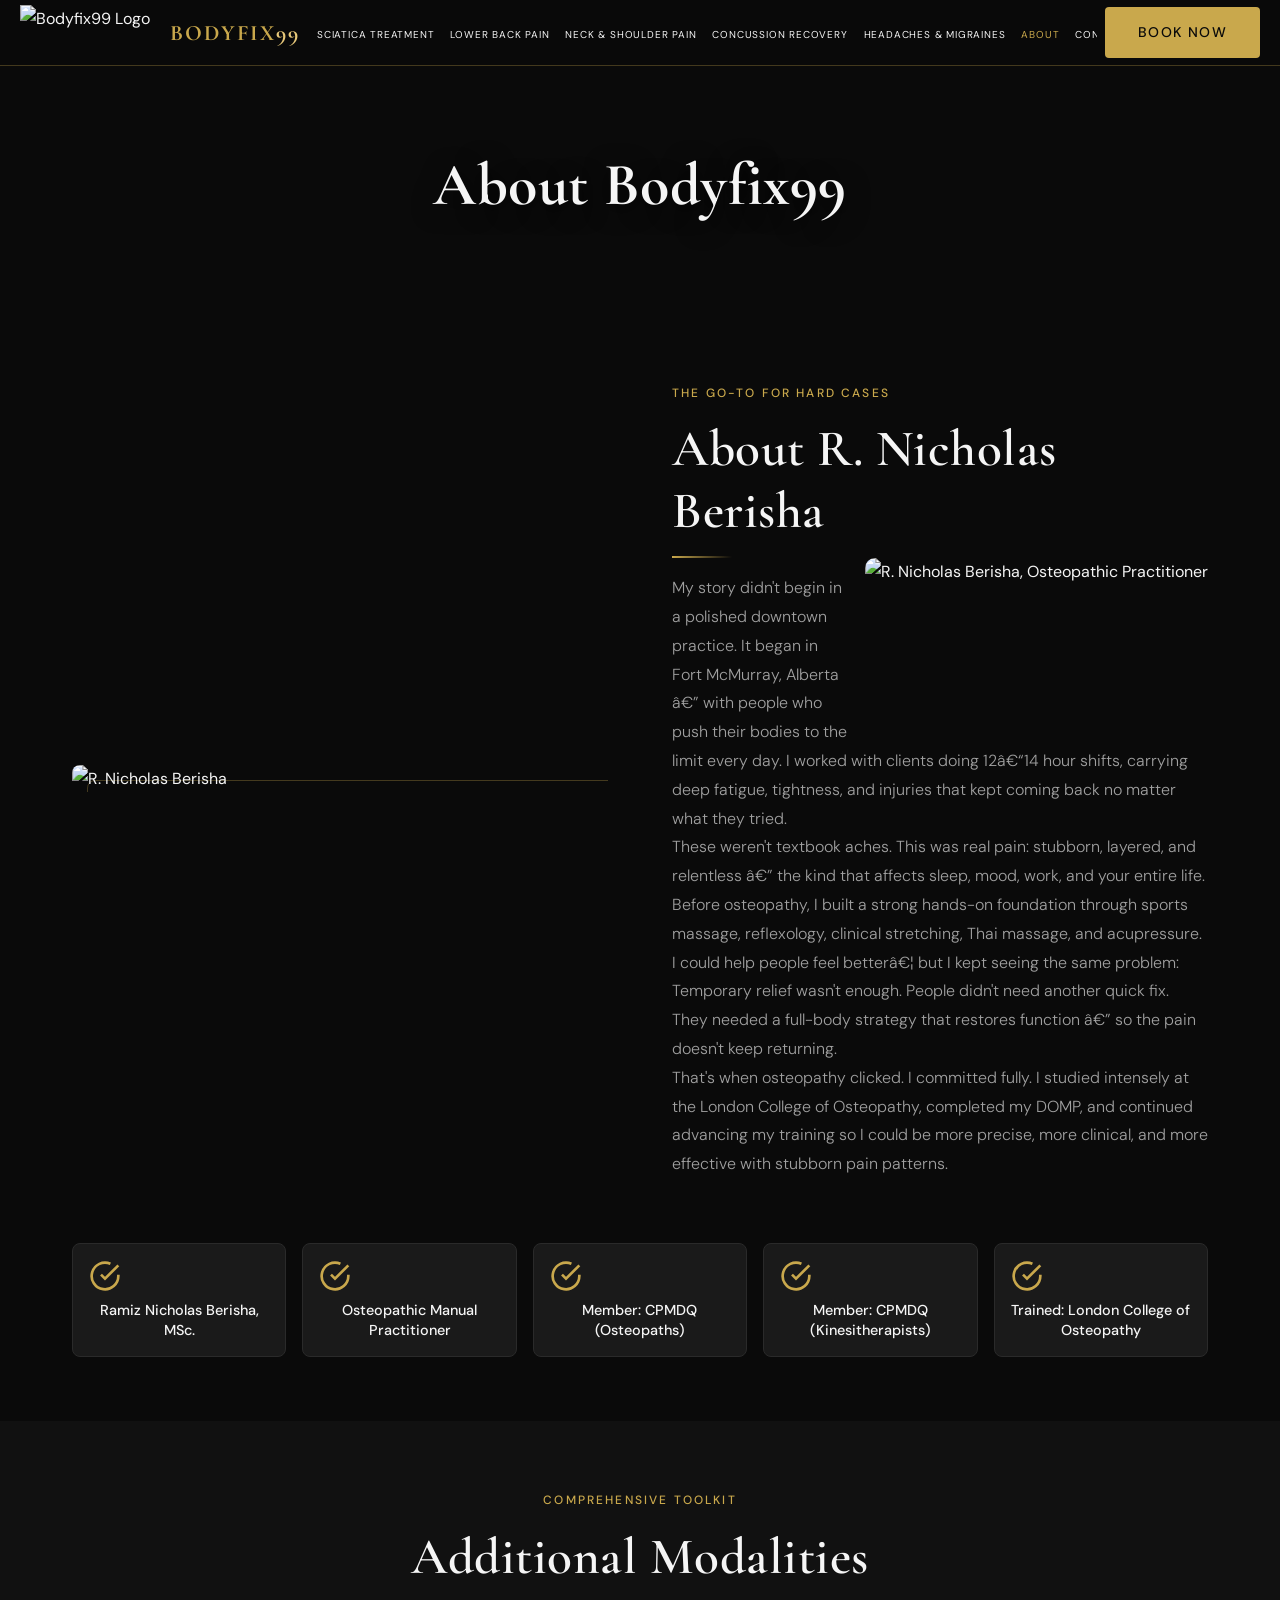
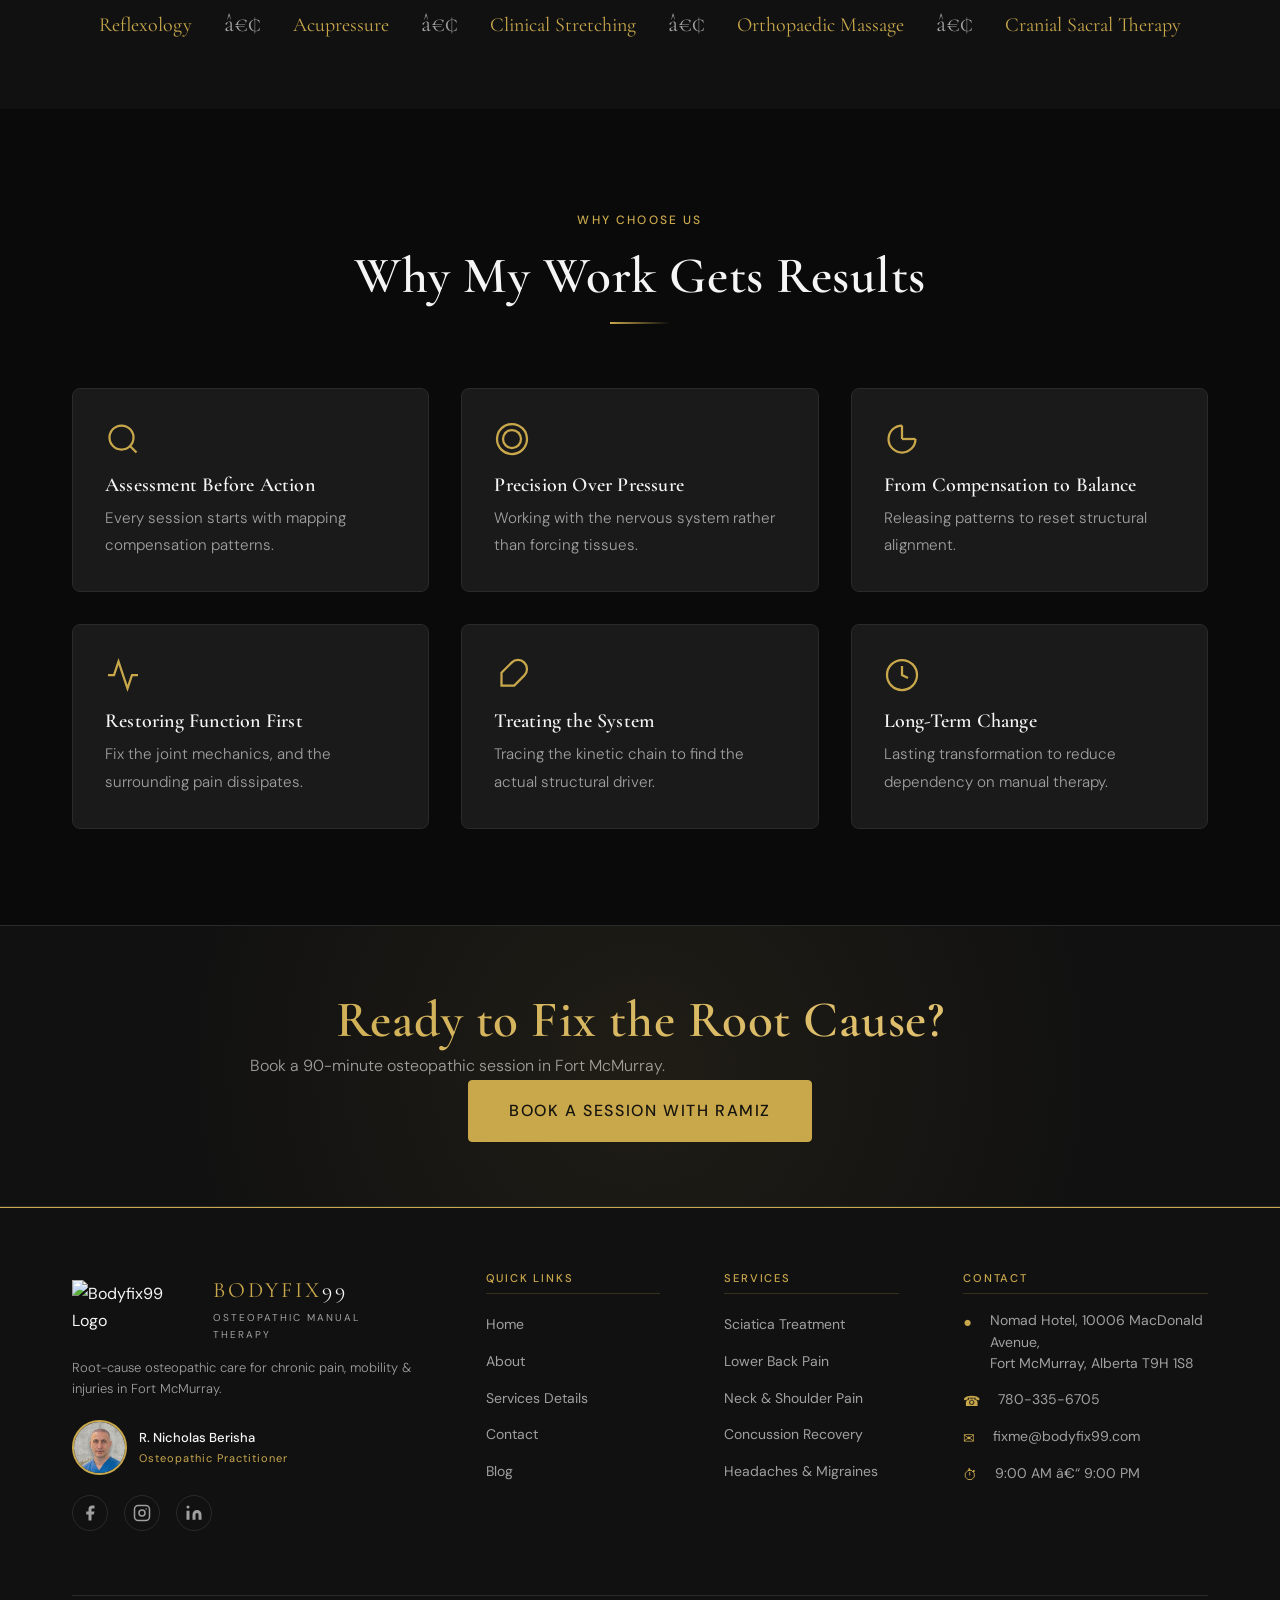
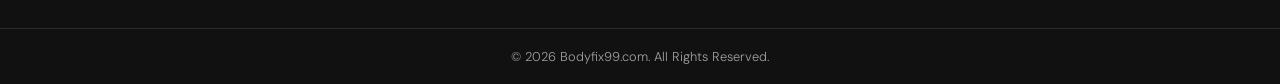
==== commit 2c4fe031: "update" ====
--- a/about.html
+++ b/about.html
@@ -26,7 +26,7 @@
     .modalities-section { background:var(--secondary-bg); padding-block:var(--space-xl); text-align:center; }
     .modalities-list { display:flex; flex-wrap:wrap; justify-content:center; gap:1rem 2rem; list-style:none; margin-top:var(--space-md); font-family:var(--font-heading); font-size:1.25rem; color:var(--gold); }
     .modalities-list li { display:flex; align-items:center; gap:2rem; }
-    .modalities-list li:not(:last-child)::after { content:'•'; color:var(--text-secondary); font-size:1.5rem; }
+    .modalities-list li:not(:last-child)::after { content:'â€¢'; color:var(--text-secondary); font-size:1.5rem; }
 
     .approach-card { height:100%; text-align:left; }
     .approach-card h3 { font-size:1.25rem; }
@@ -37,29 +37,57 @@
 </head>
 <body>
   <div class="mobile-nav__overlay" id="mobileOverlay"></div>
-  <nav class="mobile-nav" id="mobileNav">
+<nav class="mobile-nav" id="mobileNav" aria-label="Mobile navigation">
     <button class="mobile-nav__close" id="mobileNavClose" aria-label="Close menu">&#10005;</button>
-    <a href="index.html">Home</a><a href="sciatica-treatment.html">Sciatica Treatment</a><a href="lower-back-pain.html">Lower Back Pain</a><a href="neck-shoulder-pain.html">Neck &amp; Shoulder Pain</a><a href="concussion-recovery.html">Concussion Recovery</a><a href="headaches-migraines.html">Headaches &amp; Migraines</a><a href="about.html" class="active">About</a><a href="contact.html">Contact</a><a href="http://ramizosteopath.setmore.com/r" target="_blank" class="mobile-nav__book">Book Now</a>
+    <a href="index.html" >Home</a>
+    <a href="sciatica-treatment.html">Sciatica Treatment</a>
+    <a href="lower-back-pain.html">Lower Back Pain</a>
+    <a href="neck-shoulder-pain.html">Neck &amp; Shoulder Pain</a>
+    <a href="concussion-recovery.html">Concussion Recovery</a>
+    <a href="headaches-migraines.html">Headaches &amp; Migraines</a>
+    <a href="about.html" class="active">About</a>
+    <a href="contact.html">Contact</a>
+    <a href="http://ramizosteopath.setmore.com/r" target="_blank" rel="noopener" class="mobile-nav__book">Book Now</a>
   </nav>
-  <header class="navbar" id="mainNavbar">
+<header class="navbar" id="mainNavbar">
     <div class="navbar__inner">
-      <a href="index.html" class="navbar__brand"><div class="navbar__logo">BODYFIX<span>99</span></div><div class="navbar__sub">Osteopathic Manual Therapy</div></a>
-      <nav class="navbar__links">
-        <a href="index.html">Home</a><a href="sciatica-treatment.html">Sciatica</a><a href="lower-back-pain.html">Lower Back</a><a href="neck-shoulder-pain.html">Neck & Shoulder</a>
-        <a href="concussion-recovery.html">Concussion Recovery</a><a href="headaches-migraines.html">Headaches & Migraines</a>
-        <a href="about.html" class="active">About</a><a href="contact.html">Contact</a>
+      <!-- Logo -->
+      <a href="index.html" class="navbar__brand">
+        <img src="https://bodyfix99.com/wp-content/uploads/2025/07/WhatsApp_Image_2025-06-29_at_10.25.30_PM-removebg-preview-1.png" alt="Bodyfix99 Logo" class="brand-logo" style="height: 55px; width: auto; object-fit: contain;">
+        <div class="navbar__logo">BODYFIX<span>99</span></div>
+        
+      </a>
+
+      <!-- Desktop nav links -->
+      <nav class="navbar__links" aria-label="Main navigation">
+        <a href="index.html" >Home</a>
+        <a href="sciatica-treatment.html">Sciatica Treatment</a>
+        <a href="lower-back-pain.html">Lower Back Pain</a>
+        <a href="neck-shoulder-pain.html">Neck &amp; Shoulder Pain</a>
+        <a href="concussion-recovery.html">Concussion Recovery</a>
+        <a href="headaches-migraines.html">Headaches &amp; Migraines</a>
+
+        <a href="about.html" class="active">About</a>
+        <a href="contact.html">Contact</a>
       </nav>
-      <a href="http://ramizosteopath.setmore.com/r" target="_blank" class="btn btn-book-now navbar__cta">Book Now</a>
-      <button class="hamburger" id="hamburgerBtn"><span class="hamburger__line"></span><span class="hamburger__line"></span><span class="hamburger__line"></span></button>
+
+      <!-- Book Now CTA -->
+      <a href="http://ramizosteopath.setmore.com/r" target="_blank" rel="noopener"
+        class="btn btn-book-now navbar__cta">Book Now</a>
+
+      <!-- Hamburger (mobile only) -->
+      <button class="hamburger" id="hamburgerBtn" aria-label="Toggle menu" aria-expanded="false"
+        aria-controls="mobileNav">
+        <span class="hamburger__line"></span>
+        <span class="hamburger__line"></span>
+        <span class="hamburger__line"></span>
+      </button>
     </div>
   </header>
-
   <main>
     <section class="page-hero">
       <div class="container page-hero__content fade-in"><h1 class="page-hero__title">About Bodyfix99</h1></div>
     </section>
-
-    <!-- 1. BIO -->
     <section class="section">
       <div class="container">
         <div class="bio-layout">
@@ -67,14 +95,13 @@
           <div class="fade-in delay-2">
             <span class="eyebrow">The Go-To for Hard Cases</span>
             <h2 class="heading-underline">About R. Nicholas Berisha</h2>
-            <p class="mt-md">My story didn't begin in a polished downtown practice. It began in Fort McMurray, Alberta — with people who push their bodies to the limit every day. I worked with clients doing 12–14 hour shifts, carrying deep fatigue, tightness, and injuries that kept coming back no matter what they tried.</p>
-            <p>These weren't textbook aches. This was real pain: stubborn, layered, and relentless — the kind that affects sleep, mood, work, and your entire life. Before osteopathy, I built a strong hands-on foundation through sports massage, reflexology, clinical stretching, Thai massage, and acupressure.</p>
-            <p>I could help people feel better… but I kept seeing the same problem: Temporary relief wasn't enough. People didn't need another quick fix. They needed a full-body strategy that restores function — so the pain doesn't keep returning.</p>
+            <img src="images/nicholas-berisha.jpg" alt="R. Nicholas Berisha, Osteopathic Practitioner" class="practitioner-about-photo">
+            <p class="mt-md">My story didn't begin in a polished downtown practice. It began in Fort McMurray, Alberta â€” with people who push their bodies to the limit every day. I worked with clients doing 12â€“14 hour shifts, carrying deep fatigue, tightness, and injuries that kept coming back no matter what they tried.</p>
+            <p>These weren't textbook aches. This was real pain: stubborn, layered, and relentless â€” the kind that affects sleep, mood, work, and your entire life. Before osteopathy, I built a strong hands-on foundation through sports massage, reflexology, clinical stretching, Thai massage, and acupressure.</p>
+            <p>I could help people feel betterâ€¦ but I kept seeing the same problem: Temporary relief wasn't enough. People didn't need another quick fix. They needed a full-body strategy that restores function â€” so the pain doesn't keep returning.</p>
             <p>That's when osteopathy clicked. I committed fully. I studied intensely at the London College of Osteopathy, completed my DOMP, and continued advancing my training so I could be more precise, more clinical, and more effective with stubborn pain patterns.</p>
           </div>
         </div>
-
-        <!-- 2. CREDENTIALS -->
         <div class="credentials-grid">
           <div class="cred-card fade-in delay-1"><svg xmlns="http://www.w3.org/2000/svg" viewBox="0 0 24 24" fill="none" stroke="currentColor" stroke-width="2"><path d="M22 11.08V12a10 10 0 1 1-5.93-9.14"></path><polyline points="22 4 12 14.01 9 11.01"></polyline></svg><p>Ramiz Nicholas Berisha, MSc.</p></div>
           <div class="cred-card fade-in delay-2"><svg xmlns="http://www.w3.org/2000/svg" viewBox="0 0 24 24" fill="none" stroke="currentColor" stroke-width="2"><path d="M22 11.08V12a10 10 0 1 1-5.93-9.14"></path><polyline points="22 4 12 14.01 9 11.01"></polyline></svg><p>Osteopathic Manual Practitioner</p></div>
@@ -84,8 +111,6 @@
         </div>
       </div>
     </section>
-
-    <!-- 3. ADDITIONAL MODALITIES -->
     <section class="modalities-section">
       <div class="container fade-in">
         <span class="eyebrow">Comprehensive Toolkit</span>
@@ -95,8 +120,6 @@
         </ul>
       </div>
     </section>
-
-    <!-- 4. WHY MY WORK GETS RESULTS -->
     <section class="section section-lg">
       <div class="container">
         <div class="section-header centered fade-in"><span class="eyebrow">Why Choose Us</span><h2 class="heading-underline centered">Why My Work Gets Results</h2></div>
@@ -110,24 +133,116 @@
         </div>
       </div>
     </section>
-
-    <!-- 5. CTA -->
     <div class="footer-cta fade-in">
       <div class="container"><h2 class="gradient-text">Ready to Fix the Root Cause?</h2><p>Book a 90-minute osteopathic session in Fort McMurray.</p><a href="http://ramizosteopath.setmore.com/r" target="_blank" class="btn btn-primary btn-lg">Book a session with Ramiz</a></div>
     </div>
   </main>
-
-  <footer class="footer">
+<footer class="footer">
     <div class="container">
       <div class="footer__grid">
-        <div class="footer__col"><div class="footer__logo">BODYFIX<span>99</span></div><p class="footer__tagline">Root-cause osteopathic care for chronic pain, mobility &amp; injuries in Fort McMurray.</p><div class="footer__socials"><a href="#" class="footer__social-icon">FB</a><a href="#" class="footer__social-icon">IG</a></div></div>
-        <div class="footer__col"><h4 class="footer__heading">Quick Links</h4><ul class="footer__links"><li><a href="index.html">Home</a></li><li><a href="about.html">About</a></li><li><a href="contact.html">Contact</a></li></ul></div>
-        <div class="footer__col"><h4 class="footer__heading">Services</h4><ul class="footer__links"><li><a href="sciatica-treatment.html">Sciatica Treatment</a></li><li><a href="lower-back-pain.html">Lower Back Pain</a></li><li><a href="neck-shoulder-pain.html">Neck &amp; Shoulder</a></li><li><a href="concussion-recovery.html">Concussion</a></li><li><a href="headaches-migraines.html">Headaches</a></li></ul></div>
-        <div class="footer__col"><h4 class="footer__heading">Contact</h4><ul class="footer__contact"><li><span>📍</span><span>Nomad Hotel, 10006 MacDonald Ave<br>Fort McMurray, AB</span></li><li><span>📞</span><a href="tel:+17803356705">780-335-6705</a></li><li><span>✉️</span><a href="mailto:ramizosteopath@yahoo.com">ramizosteopath@yahoo.com</a></li></ul></div>
+
+        <!-- Col 1: Brand -->
+        <div class="footer__col">
+          <div class="footer__brand">
+            <!-- Row 1: Logo image + BODYFIX99 text side by side -->
+            <div style="display:flex; align-items:center; gap:12px; margin-bottom:15px;">
+              <img src="https://bodyfix99.com/wp-content/uploads/2025/07/WhatsApp_Image_2025-06-29_at_10.25.30_PM-removebg-preview-1.png" alt="Bodyfix99 Logo" style="height:55px; width:auto; object-fit:contain;">
+              <div>
+                <div style="font-family:'Cormorant Garamond',serif; color:#c9a84c; font-size:22px; letter-spacing:3px;">BODYFIX<span style="color:#f5f5f5;">99</span></div>
+                <div style="font-size:10px; color:#a0a0a0; letter-spacing:2px; text-transform:uppercase;">Osteopathic Manual Therapy</div>
+              </div>
+            </div>
+            <!-- Row 2: Tagline -->
+            <p style="color:#a0a0a0; font-size:13px; line-height:1.6; margin-bottom:20px;">Root-cause osteopathic care for chronic pain, mobility &amp; injuries in Fort McMurray.</p>
+            <!-- Row 3: Practitioner photo + name side by side -->
+            <div style="display:flex; align-items:center; gap:12px; margin-bottom:20px;">
+              <img src="images/nicholas-berisha.jpeg" alt="R. Nicholas Berisha" style="width:55px; height:55px; border-radius:50%; object-fit:cover; object-position:top; border:2px solid #c9a84c; flex-shrink:0;">
+              <div>
+                <div style="color:#f5f5f5; font-size:13px; font-weight:500;">R. Nicholas Berisha</div>
+                <div style="color:#c9a84c; font-size:11px; letter-spacing:1px;">Osteopathic Practitioner</div>
+              </div>
+            </div>
+            <!-- Row 4: Social icons -->
+            <div class="footer__socials">
+              <a href="#" aria-label="Facebook" class="footer__social-icon">
+                <svg xmlns="http://www.w3.org/2000/svg" width="18" height="18" viewBox="0 0 24 24" fill="currentColor" aria-hidden="true">
+                  <path d="M18 2h-3a5 5 0 0 0-5 5v3H7v4h3v8h4v-8h3l1-4h-4V7a1 1 0 0 1 1-1h3z" />
+                </svg>
+              </a>
+              <a href="#" aria-label="Instagram" class="footer__social-icon">
+                <svg xmlns="http://www.w3.org/2000/svg" width="18" height="18" viewBox="0 0 24 24" fill="none" stroke="currentColor" stroke-width="2" stroke-linecap="round" stroke-linejoin="round" aria-hidden="true">
+                  <rect x="2" y="2" width="20" height="20" rx="5" ry="5" />
+                  <circle cx="12" cy="12" r="4" />
+                  <circle cx="17.5" cy="6.5" r="1" fill="currentColor" stroke="none" />
+                </svg>
+              </a>
+              <a href="#" aria-label="LinkedIn" class="footer__social-icon">
+                <svg xmlns="http://www.w3.org/2000/svg" width="18" height="18" viewBox="0 0 24 24" fill="currentColor" aria-hidden="true">
+                  <path d="M16 8a6 6 0 0 1 6 6v7h-4v-7a2 2 0 0 0-2-2 2 2 0 0 0-2 2v7h-4v-7a6 6 0 0 1 6-6z" />
+                  <rect x="2" y="9" width="4" height="12" />
+                  <circle cx="4" cy="4" r="2" />
+                </svg>
+              </a>
+            </div>
+          </div>
+        </div>
+
+        <!-- Col 2: Quick Links -->
+        <div class="footer__col">
+          <h4 class="footer__heading">Quick Links</h4>
+          <ul class="footer__links">
+            <li><a href="index.html">Home</a></li>
+            <li><a href="about.html">About</a></li>
+            <li><a href="services.html">Services Details</a></li>
+            <li><a href="contact.html">Contact</a></li>
+            <li><a href="blog.html">Blog</a></li>
+          </ul>
+        </div>
+
+        <!-- Col 3: Services -->
+        <div class="footer__col">
+          <h4 class="footer__heading">Services</h4>
+          <ul class="footer__links">
+            <li><a href="sciatica-treatment.html">Sciatica Treatment</a></li>
+            <li><a href="lower-back-pain.html">Lower Back Pain</a></li>
+            <li><a href="neck-shoulder-pain.html">Neck &amp; Shoulder Pain</a></li>
+            <li><a href="concussion-recovery.html">Concussion Recovery</a></li>
+            <li><a href="headaches-migraines.html">Headaches &amp; Migraines</a></li>
+          </ul>
+        </div>
+
+        <!-- Col 4: Contact Info -->
+        <div class="footer__col">
+          <h4 class="footer__heading">Contact</h4>
+          <ul class="footer__contact">
+            <li>
+              <span class="footer__contact-icon" aria-hidden="true"><span style="color:#c9a84c; margin-right:8px;">&#9679;</span></span>
+              <span>Nomad Hotel, 10006 MacDonald Avenue,<br>Fort McMurray, Alberta T9H 1S8</span>
+            </li>
+            <li>
+              <span class="footer__contact-icon" aria-hidden="true"><span style="color:#c9a84c; margin-right:8px;">&#9742;</span></span>
+              <a href="tel:+17803356705">780-335-6705</a>
+            </li>
+            <li>
+              <span class="footer__contact-icon" aria-hidden="true"><span style="color:#c9a84c; margin-right:8px;">&#9993;</span></span>
+              <a href="mailto:fixme@bodyfix99.com">fixme@bodyfix99.com</a>
+            </li>
+            <li>
+              <span class="footer__contact-icon" aria-hidden="true"><span style="color:#c9a84c; margin-right:8px;">&#9201;</span></span>
+              <span>9:00 AM â€“ 9:00 PM</span>
+            </li>
+          </ul>
+        </div>
+
+      </div><!-- /.footer__grid -->
+    </div><!-- /.container -->
+
+    <div class="footer__bottom">
+      <div class="container">
+        <p>&copy; 2026 Bodyfix99.com. All Rights Reserved.</p>
       </div>
     </div>
-    <div class="footer__bottom"><div class="container"><p>&copy; 2026 Bodyfix99.com. All Rights Reserved.</p></div></div>
   </footer>
   <script src="js/main.js"></script>
 </body>
-</html>
+</html>
--- a/css/style.css
+++ b/css/style.css
@@ -160,11 +160,11 @@
             </li>
             <li>
               <span class="footer__contact-icon" aria-hidden="true">✉️</span>
-              <a href="mailto:ramizosteopath@yahoo.com">ramizosteopath@yahoo.com</a>
+              <a href="mailto:fixme@bodyfix99.com">fixme@bodyfix99.com</a>
             </li>
             <li>
               <span class="footer__contact-icon" aria-hidden="true">🕐</span>
-              <span>Open: 24 Hours</span>
+              <span>9:00 AM – 9:00 PM</span>
             </li>
           </ul>
         </div>
@@ -439,7 +439,6 @@
 html, body {
     overflow-x: hidden;
     max-width: 100%;
-    box-sizing: border-box;
 }
 
 .navbar {
@@ -464,16 +463,26 @@
     display: flex;
     align-items: center;
     justify-content: space-between;
-    padding: 0 30px;
-    height: 70px;
+    padding: 0 20px;
+    height: 65px;
     width: 100%;
     box-sizing: border-box;
+    max-width: 100vw;
+    overflow: hidden;
 }
 
 /* Brand / Logo block */
 .navbar__brand {
     flex-shrink: 0;
-    min-width: 160px;
+    display: flex;
+    align-items: center;
+    gap: 10px;
+    min-width: 150px;
+}
+
+.brand-logo {
+    height: 55px;
+    vertical-align: middle;
 }
 
 .navbar__logo {
@@ -504,35 +513,35 @@
 .navbar__links {
     display: flex;
     align-items: center;
-    gap: 6px;
+    gap: 4px;
     flex: 1;
     justify-content: center;
+    overflow: hidden;
 }
 
 .navbar__links a {
-    font-size: 10.5px;
-    letter-spacing: 1px;
-    padding: 6px 8px;
+    font-size: 10px;
+    letter-spacing: 0.8px;
+    padding: 5px 6px;
     white-space: nowrap;
     color: #f5f5f5;
     text-decoration: none;
     text-transform: uppercase;
     font-family: 'DM Sans', sans-serif;
-    transition: color 0.3s ease;
 }
 
 .navbar__cta {
     flex-shrink: 0;
     background: #c9a84c;
     color: #0a0a0a;
-    padding: 10px 18px;
-    font-size: 10.5px;
-    letter-spacing: 1.5px;
+    padding: 10px 16px;
+    font-size: 10px;
+    letter-spacing: 1px;
     font-weight: 700;
     text-transform: uppercase;
     text-decoration: none;
     white-space: nowrap;
-    font-family: 'DM Sans', sans-serif;
+    margin-left: 8px;
 }
 
 .navbar__links a:hover,
@@ -1372,3 +1381,35 @@
 .form-submit-btn:hover {
     background: #e8c97a;
 }
+
+
+/* -------- Added Updates for Email, Hours, and Images -------- */
+.brand-logo {
+  height: 50px;
+  width: auto;
+  margin-right: 10px;
+}
+.navbar__brand {
+  display: flex !important;
+  align-items: center;
+}
+.practitioner-footer-photo {
+  height: 100px;
+  width: auto;
+  margin: 0 auto 15px auto;
+  display: block;
+}
+.practitioner-about-photo {
+  height: 150px;
+  width: auto;
+  border-radius: 10px;
+  float: right;
+  margin: 0 0 15px 15px;
+}
+@media (max-width: 768px) {
+  .practitioner-about-photo {
+    float: none;
+    display: block;
+    margin: 15px auto;
+  }
+}
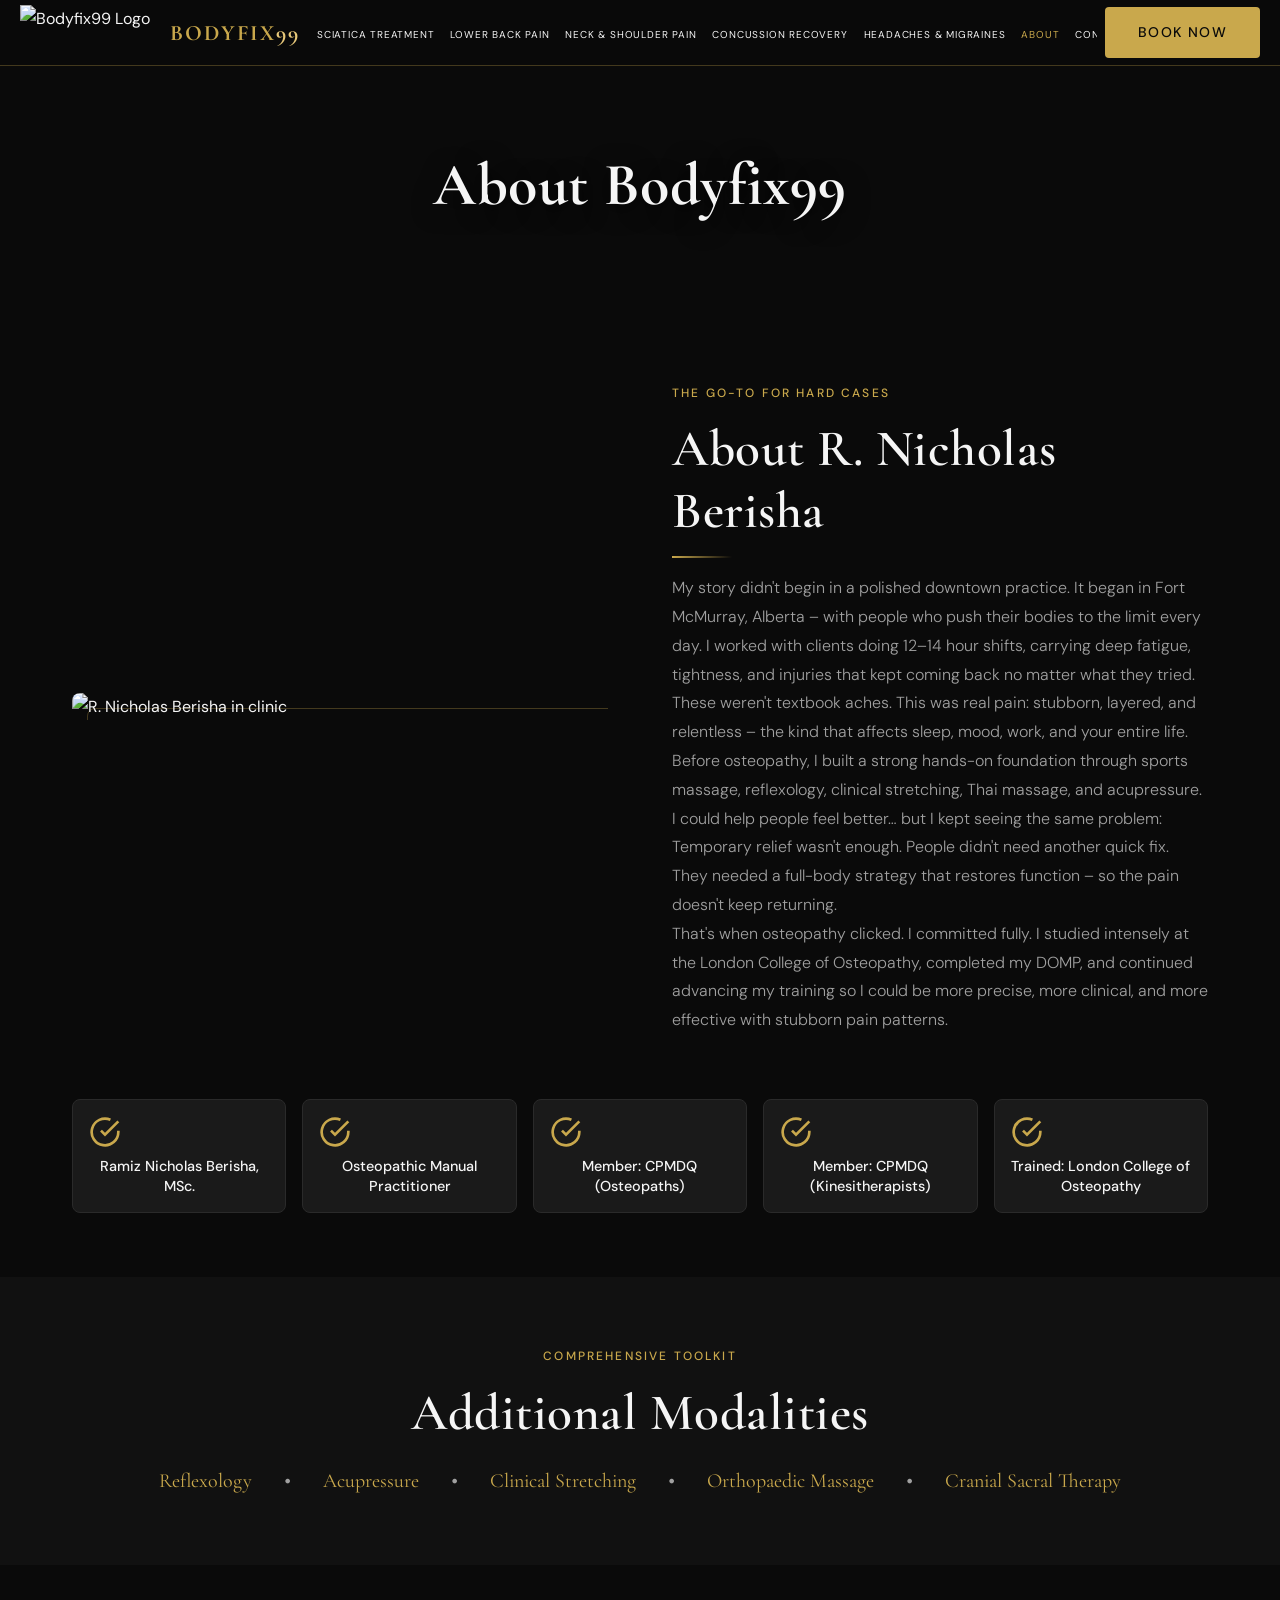
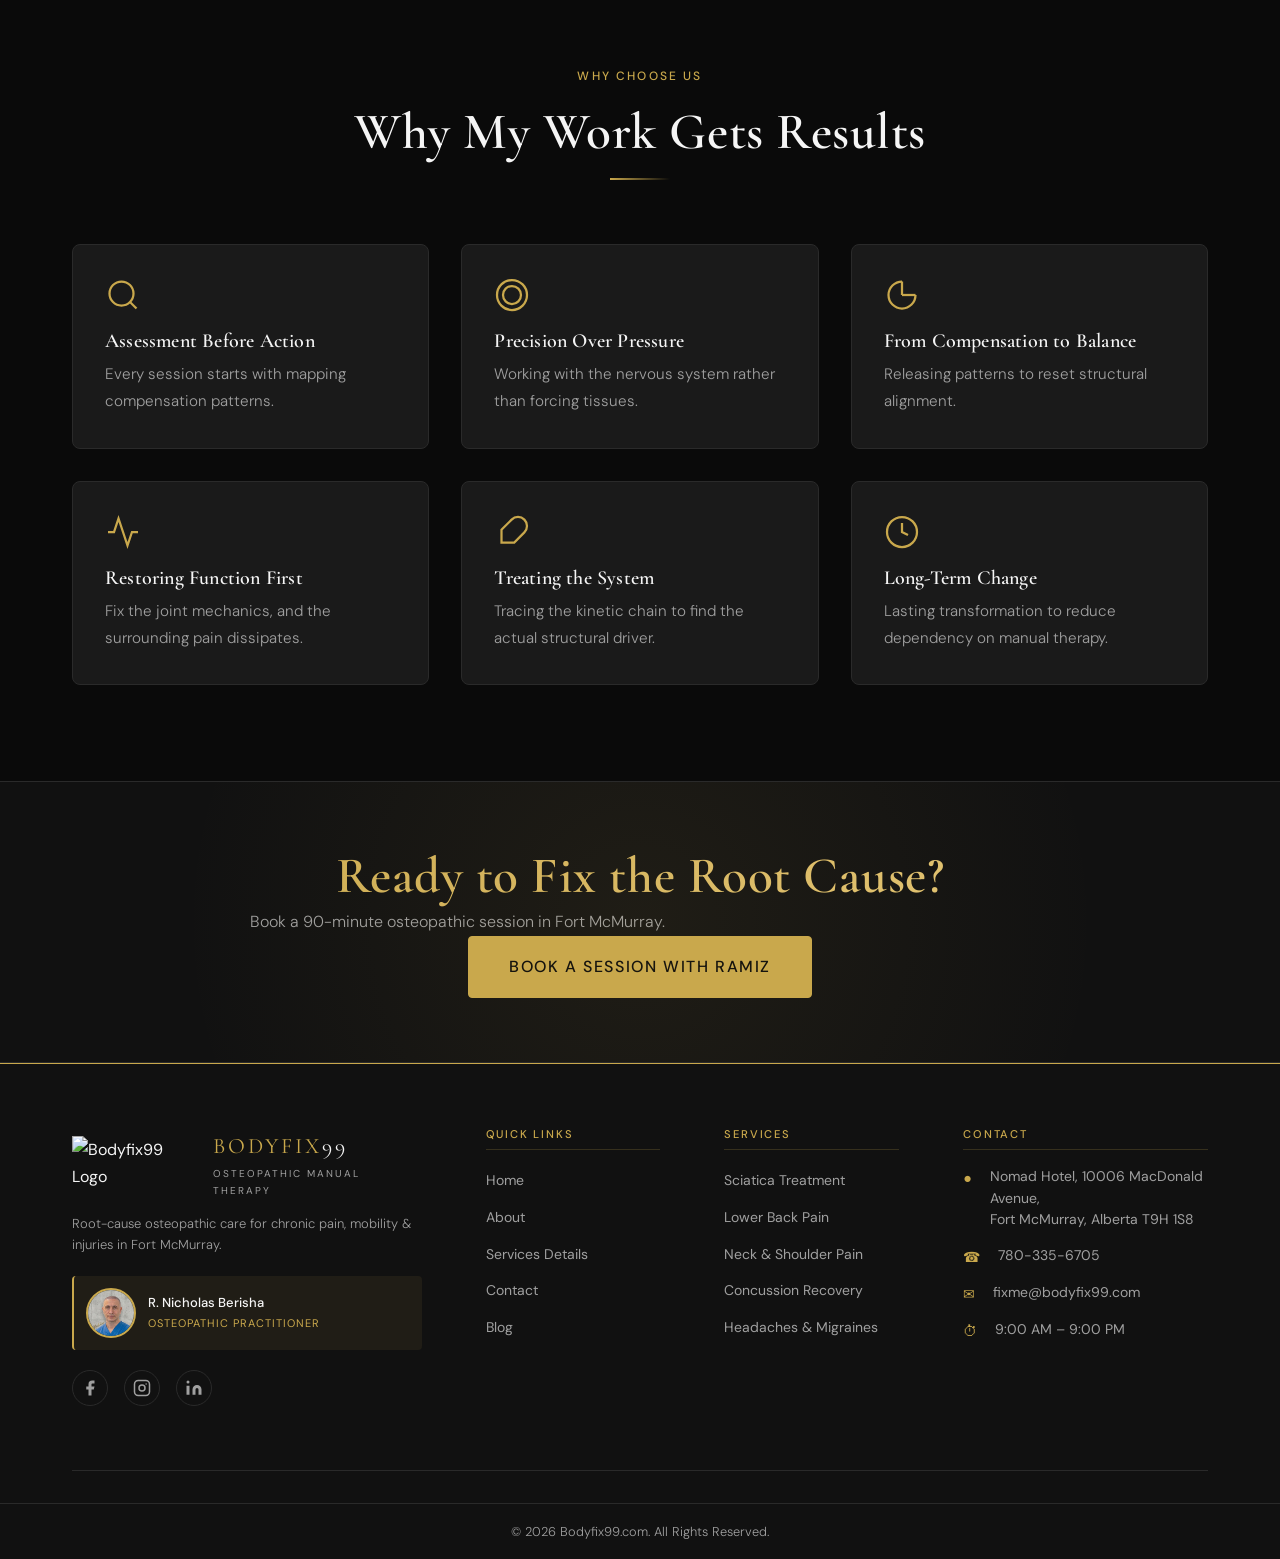
==== commit 4dc01501: "updated" ====
--- a/about.html
+++ b/about.html
@@ -11,35 +11,30 @@
     .page-hero::before { content:''; position:absolute; inset:0; background:linear-gradient(to bottom,rgba(10,10,10,.88) 0%,rgba(10,10,10,.72) 60%,rgba(10,10,10,.95) 100%); z-index:1; }
     .page-hero__content { position:relative; z-index:2; text-align:center; }
     .page-hero__title { font-family:var(--font-heading); font-size:clamp(2.5rem,5vw,3.75rem); font-weight:700; color:var(--text-primary); line-height:1.1; margin-bottom:var(--space-md); text-shadow:0 4px 24px rgba(0,0,0,.8); }
-    
     .bio-layout { display:grid; grid-template-columns:1fr 1fr; gap:var(--space-xl); align-items:center; }
     @media (max-width:900px) { .bio-layout { grid-template-columns:1fr; } .bio-layout .about-image { order:-1; } }
     .about-image { border-radius:var(--radius-md); overflow:hidden; position:relative; }
     .about-image::after { content:''; position:absolute; inset:0; border:1px solid var(--gold); border-radius:var(--radius-md); transform:translate(15px,15px); z-index:-1; opacity:.3; }
-
     .credentials-grid { display:grid; grid-template-columns:repeat(auto-fit, minmax(200px, 1fr)); gap:var(--space-md); margin-top:var(--space-xl); }
     .cred-card { background:var(--card-bg); border:1px solid var(--border); border-radius:var(--radius-md); padding:var(--space-md); text-align:center; transition:border-color var(--transition), transform var(--transition); }
     .cred-card:hover { border-color:var(--gold); transform:translateY(-3px); }
     .cred-card svg { color:var(--gold); width:32px; height:32px; margin-bottom:var(--space-sm); }
     .cred-card p { font-size:.9rem; color:var(--text-primary); margin:0; line-height:1.4; font-weight:500; }
-
     .modalities-section { background:var(--secondary-bg); padding-block:var(--space-xl); text-align:center; }
     .modalities-list { display:flex; flex-wrap:wrap; justify-content:center; gap:1rem 2rem; list-style:none; margin-top:var(--space-md); font-family:var(--font-heading); font-size:1.25rem; color:var(--gold); }
     .modalities-list li { display:flex; align-items:center; gap:2rem; }
-    .modalities-list li:not(:last-child)::after { content:'â€¢'; color:var(--text-secondary); font-size:1.5rem; }
-
+    .modalities-list li:not(:last-child)::after { content:'•'; color:var(--text-secondary); font-size:1.5rem; }
     .approach-card { height:100%; text-align:left; }
     .approach-card h3 { font-size:1.25rem; }
-
     .footer-cta { background:var(--secondary-bg); border-top:1px solid var(--border); border-bottom:1px solid var(--border); padding-block:var(--space-xl); text-align:center; position:relative; overflow:hidden; }
     .footer-cta::before { content:''; position:absolute; inset:0; background:radial-gradient(circle at center,rgba(201,168,76,.08) 0%,transparent 70%); pointer-events:none; }
   </style>
 </head>
 <body>
   <div class="mobile-nav__overlay" id="mobileOverlay"></div>
-<nav class="mobile-nav" id="mobileNav" aria-label="Mobile navigation">
+  <nav class="mobile-nav" id="mobileNav" aria-label="Mobile navigation">
     <button class="mobile-nav__close" id="mobileNavClose" aria-label="Close menu">&#10005;</button>
-    <a href="index.html" >Home</a>
+    <a href="index.html">Home</a>
     <a href="sciatica-treatment.html">Sciatica Treatment</a>
     <a href="lower-back-pain.html">Lower Back Pain</a>
     <a href="neck-shoulder-pain.html">Neck &amp; Shoulder Pain</a>
@@ -49,59 +44,54 @@
     <a href="contact.html">Contact</a>
     <a href="http://ramizosteopath.setmore.com/r" target="_blank" rel="noopener" class="mobile-nav__book">Book Now</a>
   </nav>
-<header class="navbar" id="mainNavbar">
+  <header class="navbar" id="mainNavbar">
     <div class="navbar__inner">
-      <!-- Logo -->
       <a href="index.html" class="navbar__brand">
-        <img src="https://bodyfix99.com/wp-content/uploads/2025/07/WhatsApp_Image_2025-06-29_at_10.25.30_PM-removebg-preview-1.png" alt="Bodyfix99 Logo" class="brand-logo" style="height: 55px; width: auto; object-fit: contain;">
+        <img src="https://bodyfix99.com/wp-content/uploads/2025/07/WhatsApp_Image_2025-06-29_at_10.25.30_PM-removebg-preview-1.png" alt="Bodyfix99 Logo" class="brand-logo" style="height:55px; width:auto; object-fit:contain;">
         <div class="navbar__logo">BODYFIX<span>99</span></div>
-        
       </a>
-
-      <!-- Desktop nav links -->
       <nav class="navbar__links" aria-label="Main navigation">
-        <a href="index.html" >Home</a>
+        <a href="index.html">Home</a>
         <a href="sciatica-treatment.html">Sciatica Treatment</a>
         <a href="lower-back-pain.html">Lower Back Pain</a>
         <a href="neck-shoulder-pain.html">Neck &amp; Shoulder Pain</a>
         <a href="concussion-recovery.html">Concussion Recovery</a>
         <a href="headaches-migraines.html">Headaches &amp; Migraines</a>
-
         <a href="about.html" class="active">About</a>
         <a href="contact.html">Contact</a>
       </nav>
-
-      <!-- Book Now CTA -->
-      <a href="http://ramizosteopath.setmore.com/r" target="_blank" rel="noopener"
-        class="btn btn-book-now navbar__cta">Book Now</a>
-
-      <!-- Hamburger (mobile only) -->
-      <button class="hamburger" id="hamburgerBtn" aria-label="Toggle menu" aria-expanded="false"
-        aria-controls="mobileNav">
+      <a href="http://ramizosteopath.setmore.com/r" target="_blank" rel="noopener" class="btn btn-book-now navbar__cta">Book Now</a>
+      <button class="hamburger" id="hamburgerBtn" aria-label="Toggle menu" aria-expanded="false" aria-controls="mobileNav">
         <span class="hamburger__line"></span>
         <span class="hamburger__line"></span>
         <span class="hamburger__line"></span>
       </button>
     </div>
   </header>
+
   <main>
     <section class="page-hero">
-      <div class="container page-hero__content fade-in"><h1 class="page-hero__title">About Bodyfix99</h1></div>
-    </section>
+      <div class="container page-hero__content fade-in">
+        <h1 class="page-hero__title">About Bodyfix99</h1>
+      </div>
+    </section>
+
     <section class="section">
       <div class="container">
         <div class="bio-layout">
-          <div class="about-image fade-in delay-1"><img src="https://bodyfix99.com/wp-content/uploads/2026/02/man-with-nurse-talking-patient_1319323-394-1.jpg" alt="R. Nicholas Berisha"></div>
+          <div class="about-image fade-in delay-1">
+            <img src="https://bodyfix99.com/wp-content/uploads/2026/02/man-with-nurse-talking-patient_1319323-394-1.jpg" alt="R. Nicholas Berisha in clinic">
+          </div>
           <div class="fade-in delay-2">
             <span class="eyebrow">The Go-To for Hard Cases</span>
             <h2 class="heading-underline">About R. Nicholas Berisha</h2>
-            <img src="images/nicholas-berisha.jpg" alt="R. Nicholas Berisha, Osteopathic Practitioner" class="practitioner-about-photo">
-            <p class="mt-md">My story didn't begin in a polished downtown practice. It began in Fort McMurray, Alberta â€” with people who push their bodies to the limit every day. I worked with clients doing 12â€“14 hour shifts, carrying deep fatigue, tightness, and injuries that kept coming back no matter what they tried.</p>
-            <p>These weren't textbook aches. This was real pain: stubborn, layered, and relentless â€” the kind that affects sleep, mood, work, and your entire life. Before osteopathy, I built a strong hands-on foundation through sports massage, reflexology, clinical stretching, Thai massage, and acupressure.</p>
-            <p>I could help people feel betterâ€¦ but I kept seeing the same problem: Temporary relief wasn't enough. People didn't need another quick fix. They needed a full-body strategy that restores function â€” so the pain doesn't keep returning.</p>
+            <p class="mt-md">My story didn't begin in a polished downtown practice. It began in Fort McMurray, Alberta – with people who push their bodies to the limit every day. I worked with clients doing 12–14 hour shifts, carrying deep fatigue, tightness, and injuries that kept coming back no matter what they tried.</p>
+            <p>These weren't textbook aches. This was real pain: stubborn, layered, and relentless – the kind that affects sleep, mood, work, and your entire life. Before osteopathy, I built a strong hands-on foundation through sports massage, reflexology, clinical stretching, Thai massage, and acupressure.</p>
+            <p>I could help people feel better… but I kept seeing the same problem: Temporary relief wasn't enough. People didn't need another quick fix. They needed a full-body strategy that restores function – so the pain doesn't keep returning.</p>
             <p>That's when osteopathy clicked. I committed fully. I studied intensely at the London College of Osteopathy, completed my DOMP, and continued advancing my training so I could be more precise, more clinical, and more effective with stubborn pain patterns.</p>
           </div>
         </div>
+
         <div class="credentials-grid">
           <div class="cred-card fade-in delay-1"><svg xmlns="http://www.w3.org/2000/svg" viewBox="0 0 24 24" fill="none" stroke="currentColor" stroke-width="2"><path d="M22 11.08V12a10 10 0 1 1-5.93-9.14"></path><polyline points="22 4 12 14.01 9 11.01"></polyline></svg><p>Ramiz Nicholas Berisha, MSc.</p></div>
           <div class="cred-card fade-in delay-2"><svg xmlns="http://www.w3.org/2000/svg" viewBox="0 0 24 24" fill="none" stroke="currentColor" stroke-width="2"><path d="M22 11.08V12a10 10 0 1 1-5.93-9.14"></path><polyline points="22 4 12 14.01 9 11.01"></polyline></svg><p>Osteopathic Manual Practitioner</p></div>
@@ -111,6 +101,7 @@
         </div>
       </div>
     </section>
+
     <section class="modalities-section">
       <div class="container fade-in">
         <span class="eyebrow">Comprehensive Toolkit</span>
@@ -120,9 +111,13 @@
         </ul>
       </div>
     </section>
+
     <section class="section section-lg">
       <div class="container">
-        <div class="section-header centered fade-in"><span class="eyebrow">Why Choose Us</span><h2 class="heading-underline centered">Why My Work Gets Results</h2></div>
+        <div class="section-header centered fade-in">
+          <span class="eyebrow">Why Choose Us</span>
+          <h2 class="heading-underline centered">Why My Work Gets Results</h2>
+        </div>
         <div class="grid grid-3">
           <div class="card approach-card fade-in delay-1"><div class="card__icon"><svg xmlns="http://www.w3.org/2000/svg" width="36" height="36" viewBox="0 0 24 24" fill="none" stroke="currentColor" stroke-width="1.5"><circle cx="11" cy="11" r="8"></circle><line x1="21" y1="21" x2="16.65" y2="16.65"></line></svg></div><h3 class="card__title">Assessment Before Action</h3><p class="card__body">Every session starts with mapping compensation patterns.</p></div>
           <div class="card approach-card fade-in delay-2"><div class="card__icon"><svg xmlns="http://www.w3.org/2000/svg" width="36" height="36" viewBox="0 0 24 24" fill="none" stroke="currentColor" stroke-width="1.5"><circle cx="12" cy="12" r="10"></circle><circle cx="12" cy="12" r="6"></circle></svg></div><h3 class="card__title">Precision Over Pressure</h3><p class="card__body">Working with the nervous system rather than forcing tissues.</p></div>
@@ -133,18 +128,23 @@
         </div>
       </div>
     </section>
+
     <div class="footer-cta fade-in">
-      <div class="container"><h2 class="gradient-text">Ready to Fix the Root Cause?</h2><p>Book a 90-minute osteopathic session in Fort McMurray.</p><a href="http://ramizosteopath.setmore.com/r" target="_blank" class="btn btn-primary btn-lg">Book a session with Ramiz</a></div>
+      <div class="container">
+        <h2 class="gradient-text">Ready to Fix the Root Cause?</h2>
+        <p>Book a 90-minute osteopathic session in Fort McMurray.</p>
+        <a href="http://ramizosteopath.setmore.com/r" target="_blank" class="btn btn-primary btn-lg">Book a session with Ramiz</a>
+      </div>
     </div>
   </main>
-<footer class="footer">
+
+  <footer class="footer">
     <div class="container">
       <div class="footer__grid">
 
         <!-- Col 1: Brand -->
         <div class="footer__col">
           <div class="footer__brand">
-            <!-- Row 1: Logo image + BODYFIX99 text side by side -->
             <div style="display:flex; align-items:center; gap:12px; margin-bottom:15px;">
               <img src="https://bodyfix99.com/wp-content/uploads/2025/07/WhatsApp_Image_2025-06-29_at_10.25.30_PM-removebg-preview-1.png" alt="Bodyfix99 Logo" style="height:55px; width:auto; object-fit:contain;">
               <div>
@@ -152,36 +152,23 @@
                 <div style="font-size:10px; color:#a0a0a0; letter-spacing:2px; text-transform:uppercase;">Osteopathic Manual Therapy</div>
               </div>
             </div>
-            <!-- Row 2: Tagline -->
             <p style="color:#a0a0a0; font-size:13px; line-height:1.6; margin-bottom:20px;">Root-cause osteopathic care for chronic pain, mobility &amp; injuries in Fort McMurray.</p>
-            <!-- Row 3: Practitioner photo + name side by side -->
-            <div style="display:flex; align-items:center; gap:12px; margin-bottom:20px;">
-              <img src="images/nicholas-berisha.jpeg" alt="R. Nicholas Berisha" style="width:55px; height:55px; border-radius:50%; object-fit:cover; object-position:top; border:2px solid #c9a84c; flex-shrink:0;">
+            <div style="display:flex; align-items:center; gap:12px; margin-bottom:20px; padding:12px; background:rgba(201,168,76,0.08); border-left:2px solid #c9a84c; border-radius:4px;">
+              <img src="images/nicholas-berisha.jpeg" alt="R. Nicholas Berisha" style="width:50px; height:50px; border-radius:50%; object-fit:cover; object-position:top; border:2px solid #c9a84c; flex-shrink:0;">
               <div>
                 <div style="color:#f5f5f5; font-size:13px; font-weight:500;">R. Nicholas Berisha</div>
-                <div style="color:#c9a84c; font-size:11px; letter-spacing:1px;">Osteopathic Practitioner</div>
+                <div style="color:#c9a84c; font-size:11px; letter-spacing:1px; text-transform:uppercase;">Osteopathic Practitioner</div>
               </div>
             </div>
-            <!-- Row 4: Social icons -->
             <div class="footer__socials">
               <a href="#" aria-label="Facebook" class="footer__social-icon">
-                <svg xmlns="http://www.w3.org/2000/svg" width="18" height="18" viewBox="0 0 24 24" fill="currentColor" aria-hidden="true">
-                  <path d="M18 2h-3a5 5 0 0 0-5 5v3H7v4h3v8h4v-8h3l1-4h-4V7a1 1 0 0 1 1-1h3z" />
-                </svg>
+                <svg xmlns="http://www.w3.org/2000/svg" width="18" height="18" viewBox="0 0 24 24" fill="currentColor"><path d="M18 2h-3a5 5 0 0 0-5 5v3H7v4h3v8h4v-8h3l1-4h-4V7a1 1 0 0 1 1-1h3z"/></svg>
               </a>
               <a href="#" aria-label="Instagram" class="footer__social-icon">
-                <svg xmlns="http://www.w3.org/2000/svg" width="18" height="18" viewBox="0 0 24 24" fill="none" stroke="currentColor" stroke-width="2" stroke-linecap="round" stroke-linejoin="round" aria-hidden="true">
-                  <rect x="2" y="2" width="20" height="20" rx="5" ry="5" />
-                  <circle cx="12" cy="12" r="4" />
-                  <circle cx="17.5" cy="6.5" r="1" fill="currentColor" stroke="none" />
-                </svg>
+                <svg xmlns="http://www.w3.org/2000/svg" width="18" height="18" viewBox="0 0 24 24" fill="none" stroke="currentColor" stroke-width="2"><rect x="2" y="2" width="20" height="20" rx="5" ry="5"/><circle cx="12" cy="12" r="4"/><circle cx="17.5" cy="6.5" r="1" fill="currentColor" stroke="none"/></svg>
               </a>
               <a href="#" aria-label="LinkedIn" class="footer__social-icon">
-                <svg xmlns="http://www.w3.org/2000/svg" width="18" height="18" viewBox="0 0 24 24" fill="currentColor" aria-hidden="true">
-                  <path d="M16 8a6 6 0 0 1 6 6v7h-4v-7a2 2 0 0 0-2-2 2 2 0 0 0-2 2v7h-4v-7a6 6 0 0 1 6-6z" />
-                  <rect x="2" y="9" width="4" height="12" />
-                  <circle cx="4" cy="4" r="2" />
-                </svg>
+                <svg xmlns="http://www.w3.org/2000/svg" width="18" height="18" viewBox="0 0 24 24" fill="currentColor"><path d="M16 8a6 6 0 0 1 6 6v7h-4v-7a2 2 0 0 0-2-2 2 2 0 0 0-2 2v7h-4v-7a6 6 0 0 1 6-6z"/><rect x="2" y="9" width="4" height="12"/><circle cx="4" cy="4" r="2"/></svg>
               </a>
             </div>
           </div>
@@ -216,33 +203,33 @@
           <h4 class="footer__heading">Contact</h4>
           <ul class="footer__contact">
             <li>
-              <span class="footer__contact-icon" aria-hidden="true"><span style="color:#c9a84c; margin-right:8px;">&#9679;</span></span>
+              <span class="footer__contact-icon"><span style="color:#c9a84c; margin-right:8px;">&#9679;</span></span>
               <span>Nomad Hotel, 10006 MacDonald Avenue,<br>Fort McMurray, Alberta T9H 1S8</span>
             </li>
             <li>
-              <span class="footer__contact-icon" aria-hidden="true"><span style="color:#c9a84c; margin-right:8px;">&#9742;</span></span>
+              <span class="footer__contact-icon"><span style="color:#c9a84c; margin-right:8px;">&#9742;</span></span>
               <a href="tel:+17803356705">780-335-6705</a>
             </li>
             <li>
-              <span class="footer__contact-icon" aria-hidden="true"><span style="color:#c9a84c; margin-right:8px;">&#9993;</span></span>
+              <span class="footer__contact-icon"><span style="color:#c9a84c; margin-right:8px;">&#9993;</span></span>
               <a href="mailto:fixme@bodyfix99.com">fixme@bodyfix99.com</a>
             </li>
             <li>
-              <span class="footer__contact-icon" aria-hidden="true"><span style="color:#c9a84c; margin-right:8px;">&#9201;</span></span>
-              <span>9:00 AM â€“ 9:00 PM</span>
+              <span class="footer__contact-icon"><span style="color:#c9a84c; margin-right:8px;">&#9201;</span></span>
+              <span>9:00 AM – 9:00 PM</span>
             </li>
           </ul>
         </div>
 
-      </div><!-- /.footer__grid -->
-    </div><!-- /.container -->
-
+      </div>
+    </div>
     <div class="footer__bottom">
       <div class="container">
         <p>&copy; 2026 Bodyfix99.com. All Rights Reserved.</p>
       </div>
     </div>
   </footer>
+
   <script src="js/main.js"></script>
 </body>
 </html>
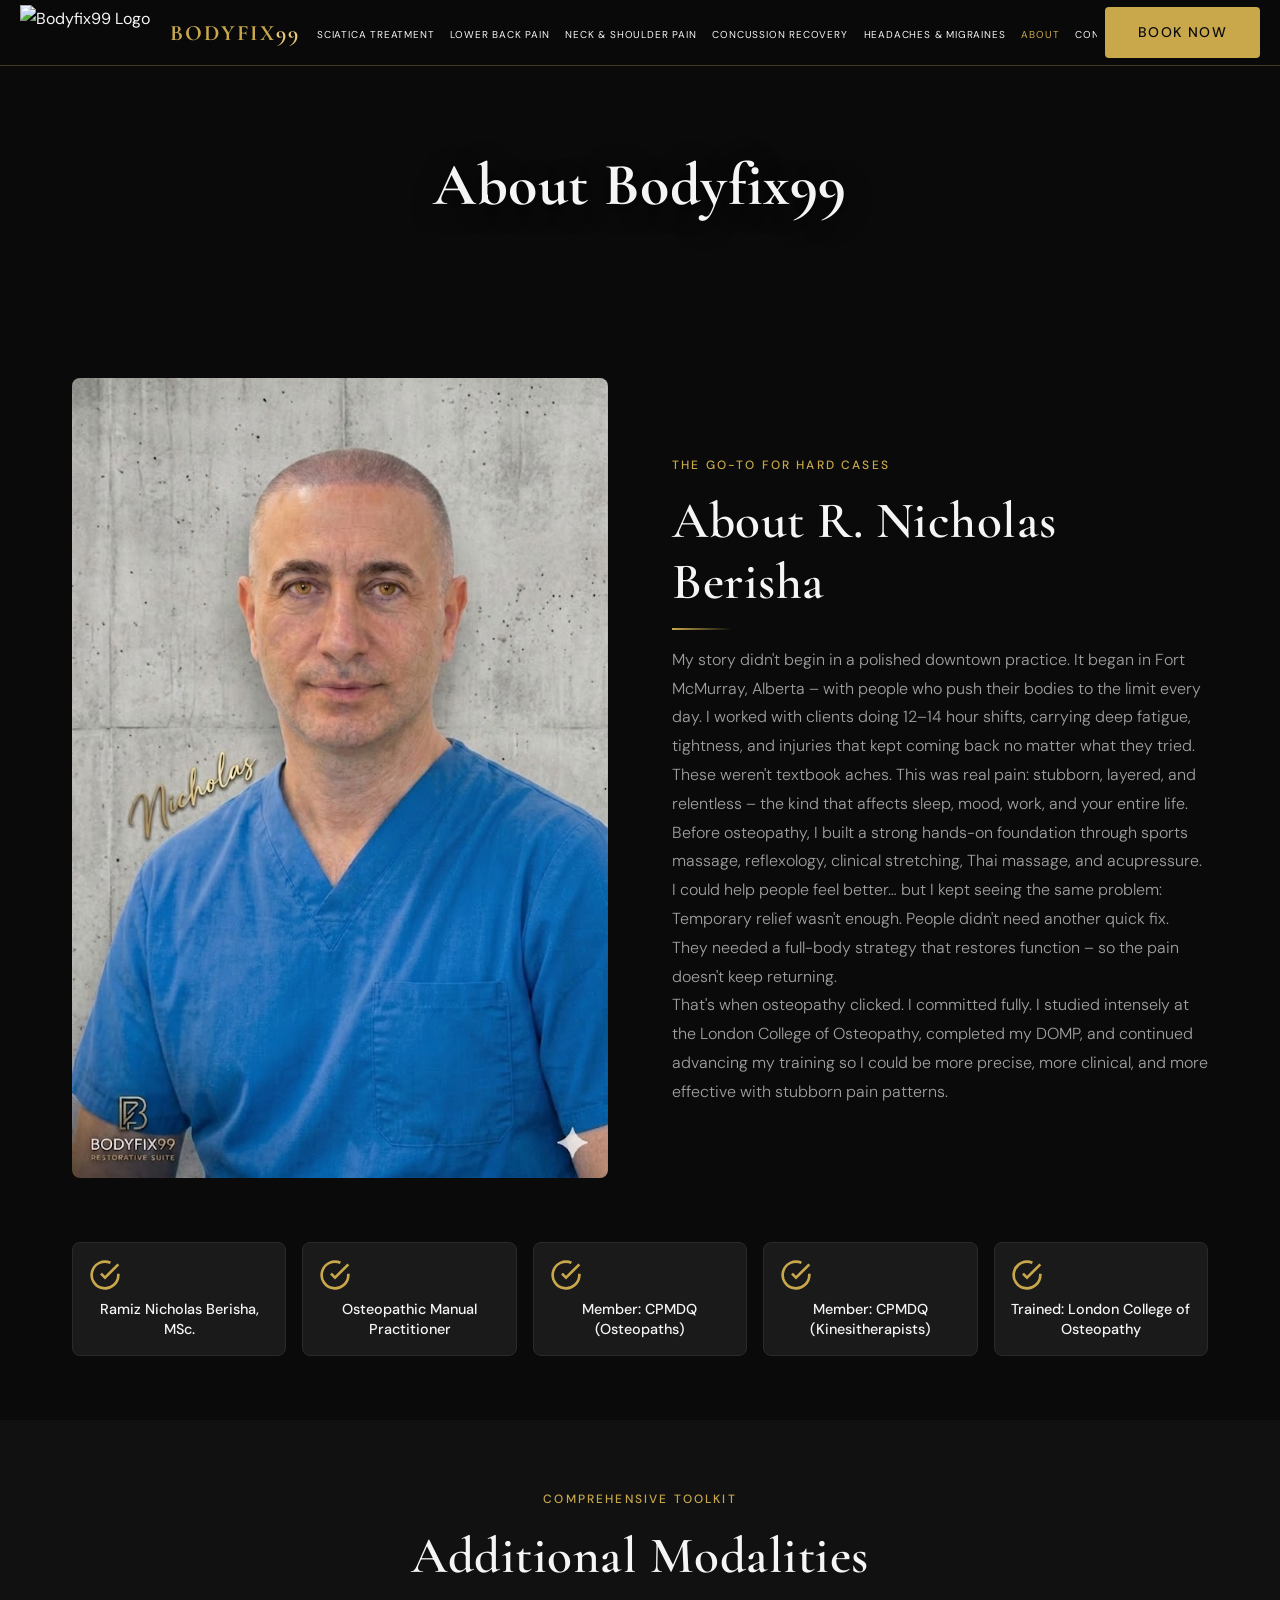
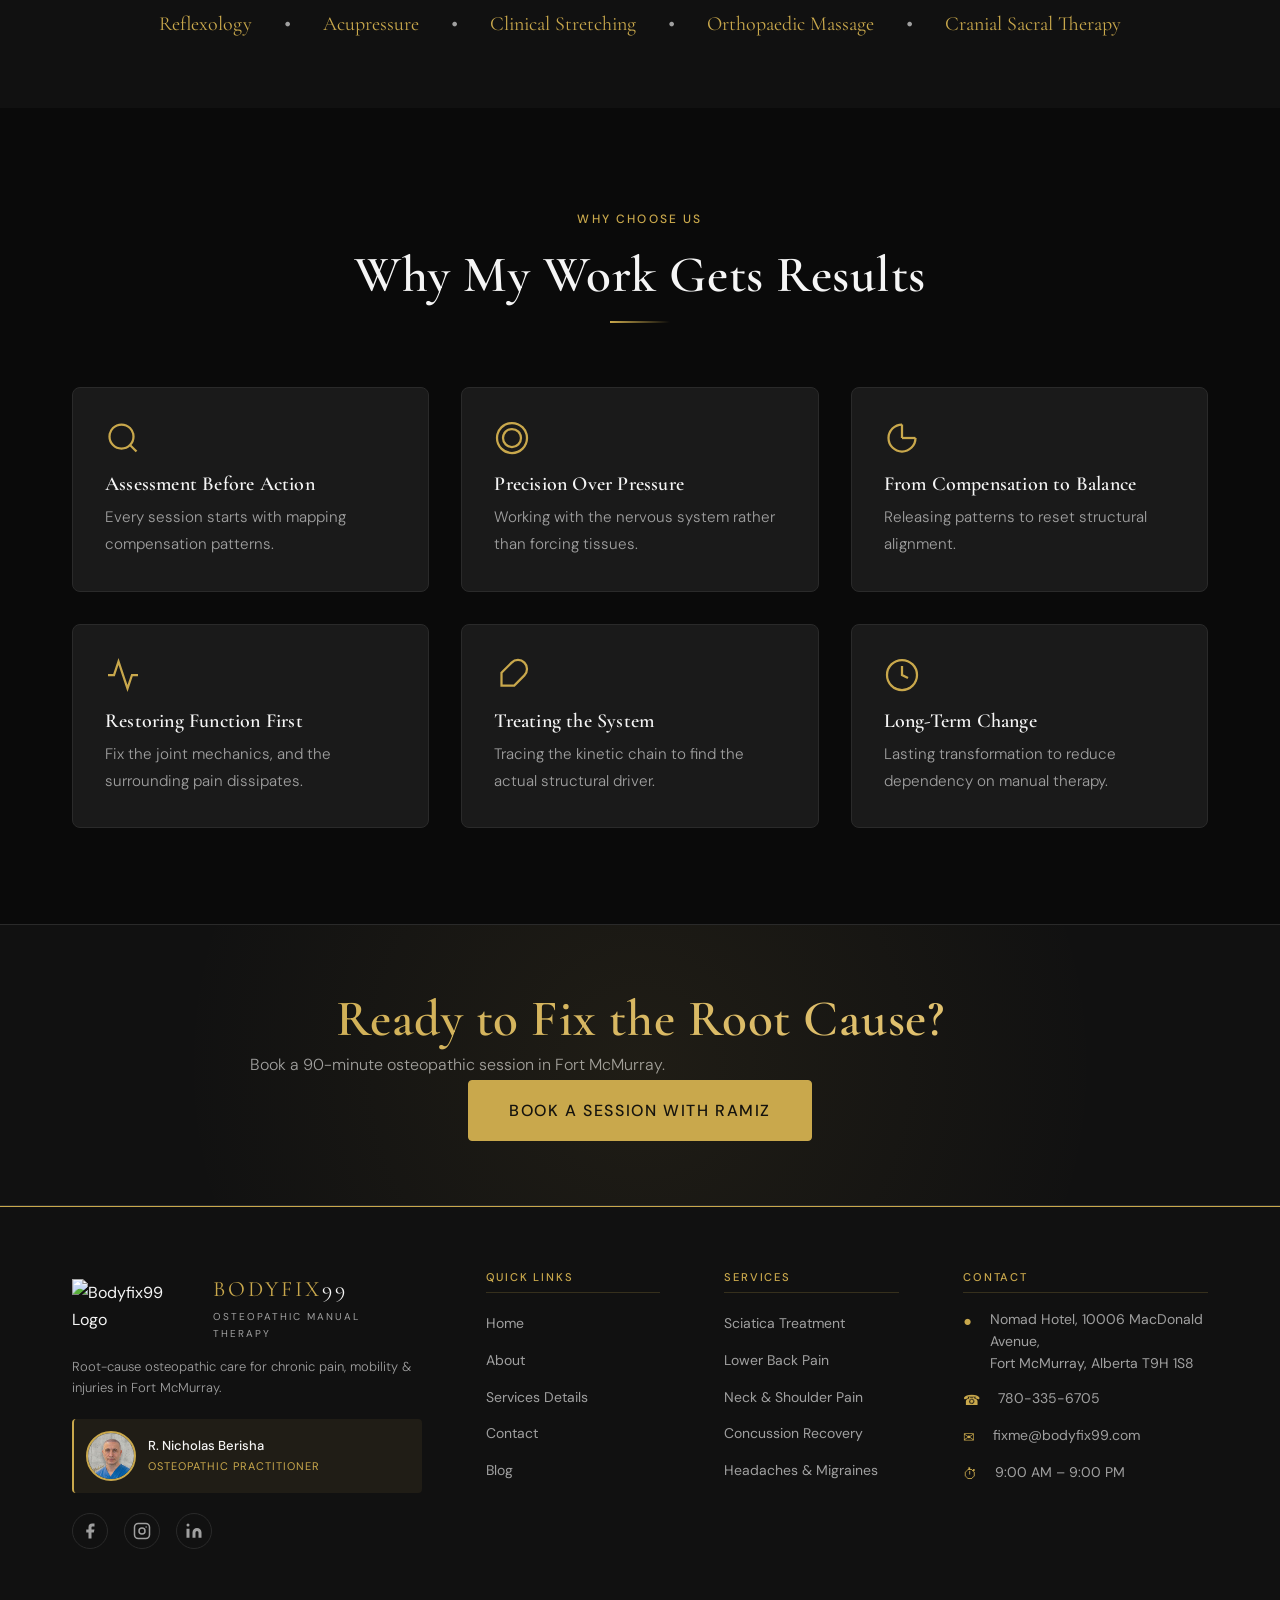
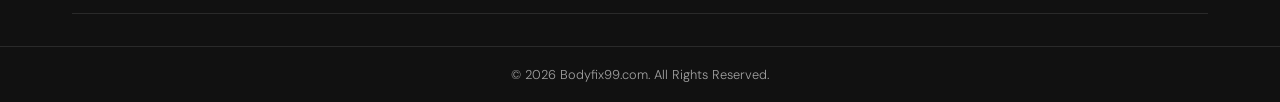
==== commit e6b6fe91: "updated" ====
--- a/about.html
+++ b/about.html
@@ -80,7 +80,7 @@
       <div class="container">
         <div class="bio-layout">
           <div class="about-image fade-in delay-1">
-            <img src="https://bodyfix99.com/wp-content/uploads/2026/02/man-with-nurse-talking-patient_1319323-394-1.jpg" alt="R. Nicholas Berisha in clinic">
+            <img src="images/nicholas-berisha.jpeg" alt="R. Nicholas Berisha in clinic">
           </div>
           <div class="fade-in delay-2">
             <span class="eyebrow">The Go-To for Hard Cases</span>
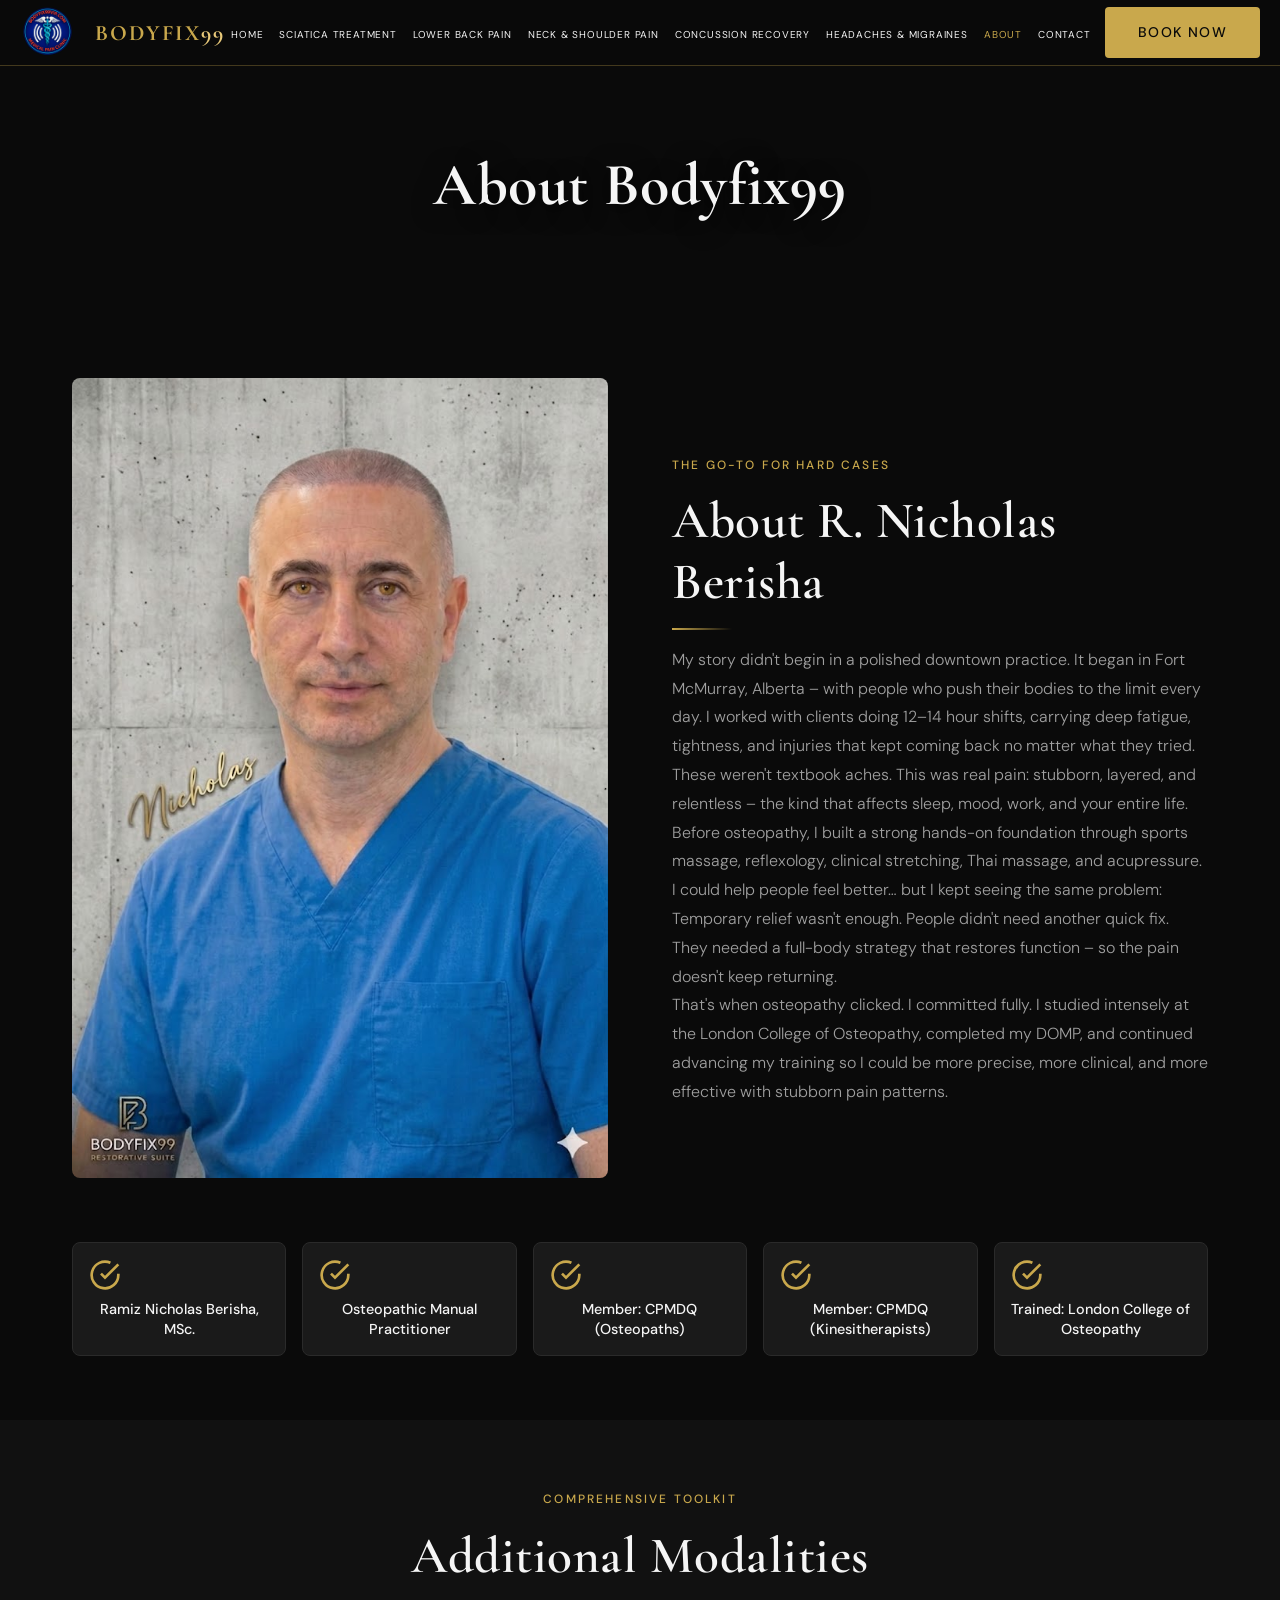
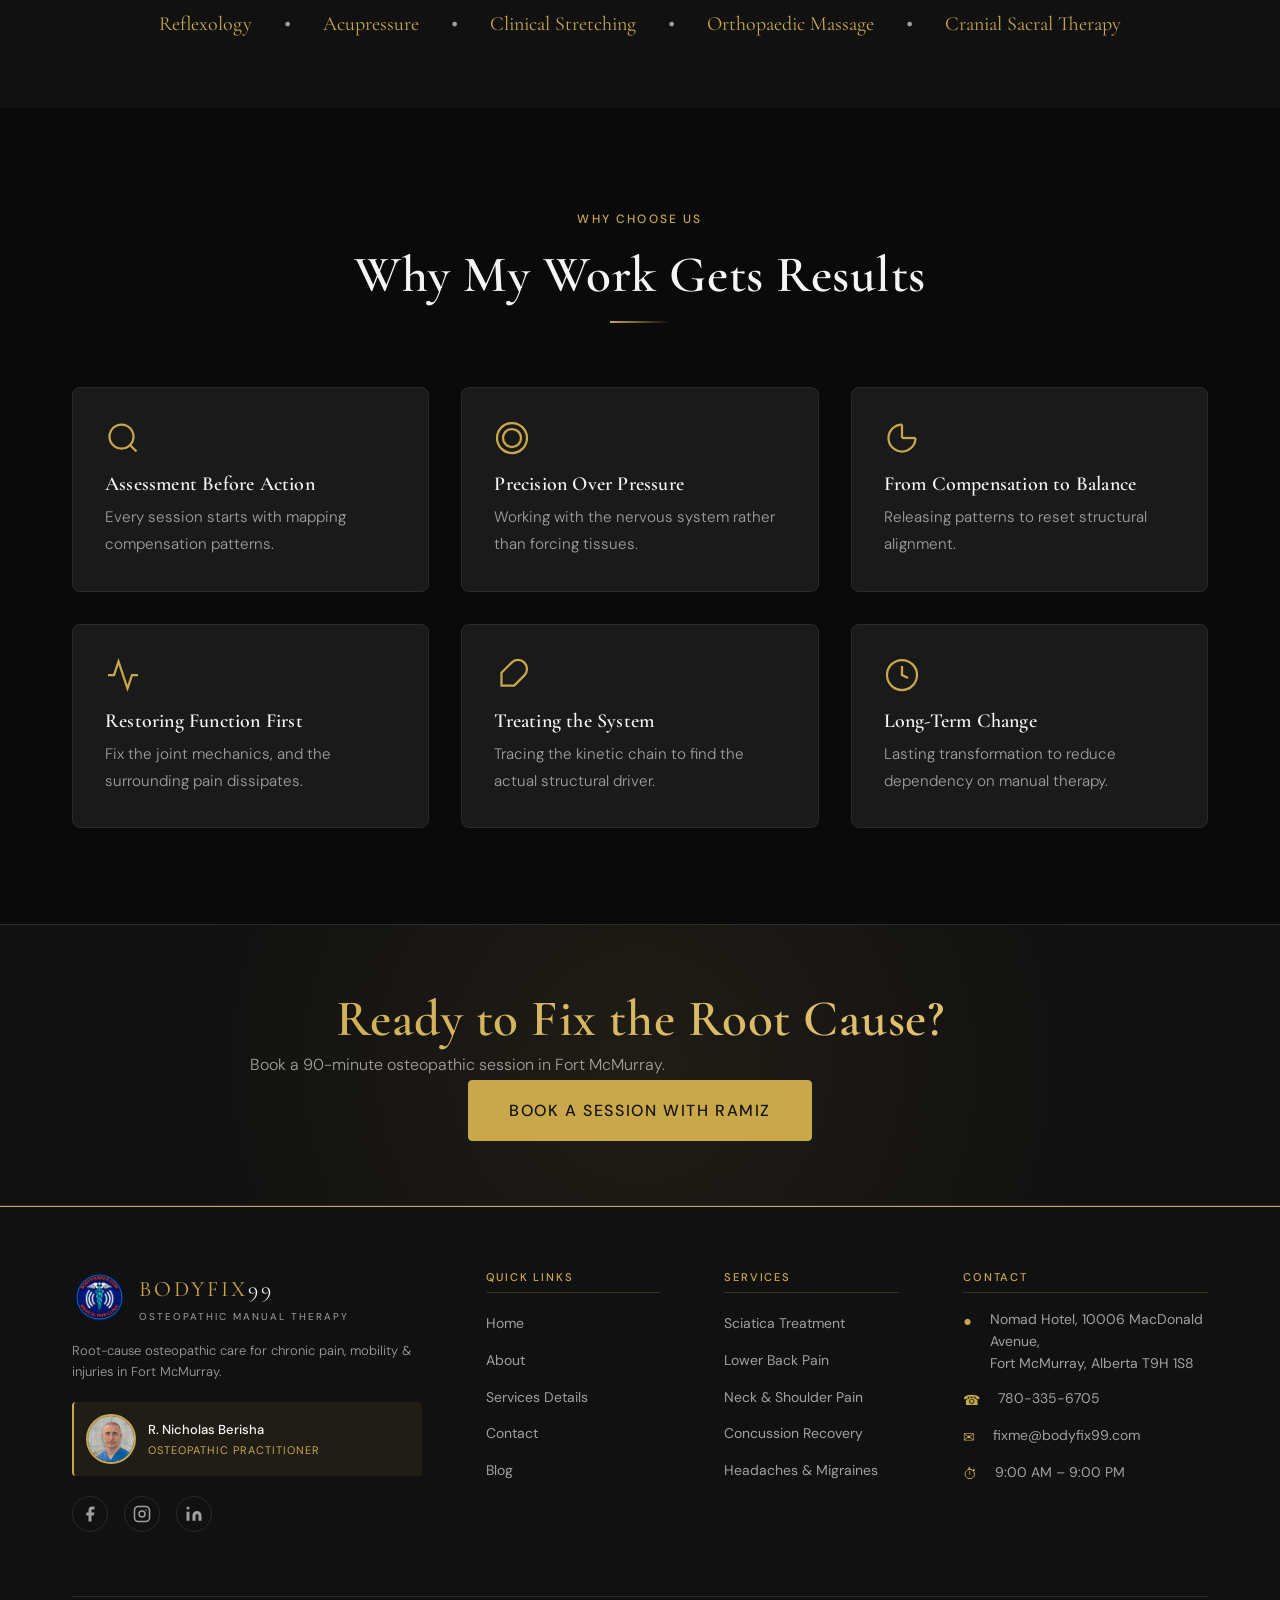
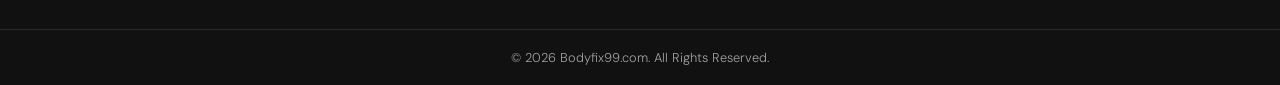
==== commit c50309a7: "added" ====
--- a/about.html
+++ b/about.html
@@ -47,7 +47,7 @@
   <header class="navbar" id="mainNavbar">
     <div class="navbar__inner">
       <a href="index.html" class="navbar__brand">
-        <img src="https://bodyfix99.com/wp-content/uploads/2025/07/WhatsApp_Image_2025-06-29_at_10.25.30_PM-removebg-preview-1.png" alt="Bodyfix99 Logo" class="brand-logo" style="height:55px; width:auto; object-fit:contain;">
+        <img src="images/logo.png" alt="Bodyfix99 Logo" class="brand-logo" style="height:55px; width:auto; object-fit:contain;">
         <div class="navbar__logo">BODYFIX<span>99</span></div>
       </a>
       <nav class="navbar__links" aria-label="Main navigation">
@@ -146,7 +146,7 @@
         <div class="footer__col">
           <div class="footer__brand">
             <div style="display:flex; align-items:center; gap:12px; margin-bottom:15px;">
-              <img src="https://bodyfix99.com/wp-content/uploads/2025/07/WhatsApp_Image_2025-06-29_at_10.25.30_PM-removebg-preview-1.png" alt="Bodyfix99 Logo" style="height:55px; width:auto; object-fit:contain;">
+              <img src="images/logo.png" alt="Bodyfix99 Logo" style="height:55px; width:auto; object-fit:contain;">
               <div>
                 <div style="font-family:'Cormorant Garamond',serif; color:#c9a84c; font-size:22px; letter-spacing:3px;">BODYFIX<span style="color:#f5f5f5;">99</span></div>
                 <div style="font-size:10px; color:#a0a0a0; letter-spacing:2px; text-transform:uppercase;">Osteopathic Manual Therapy</div>
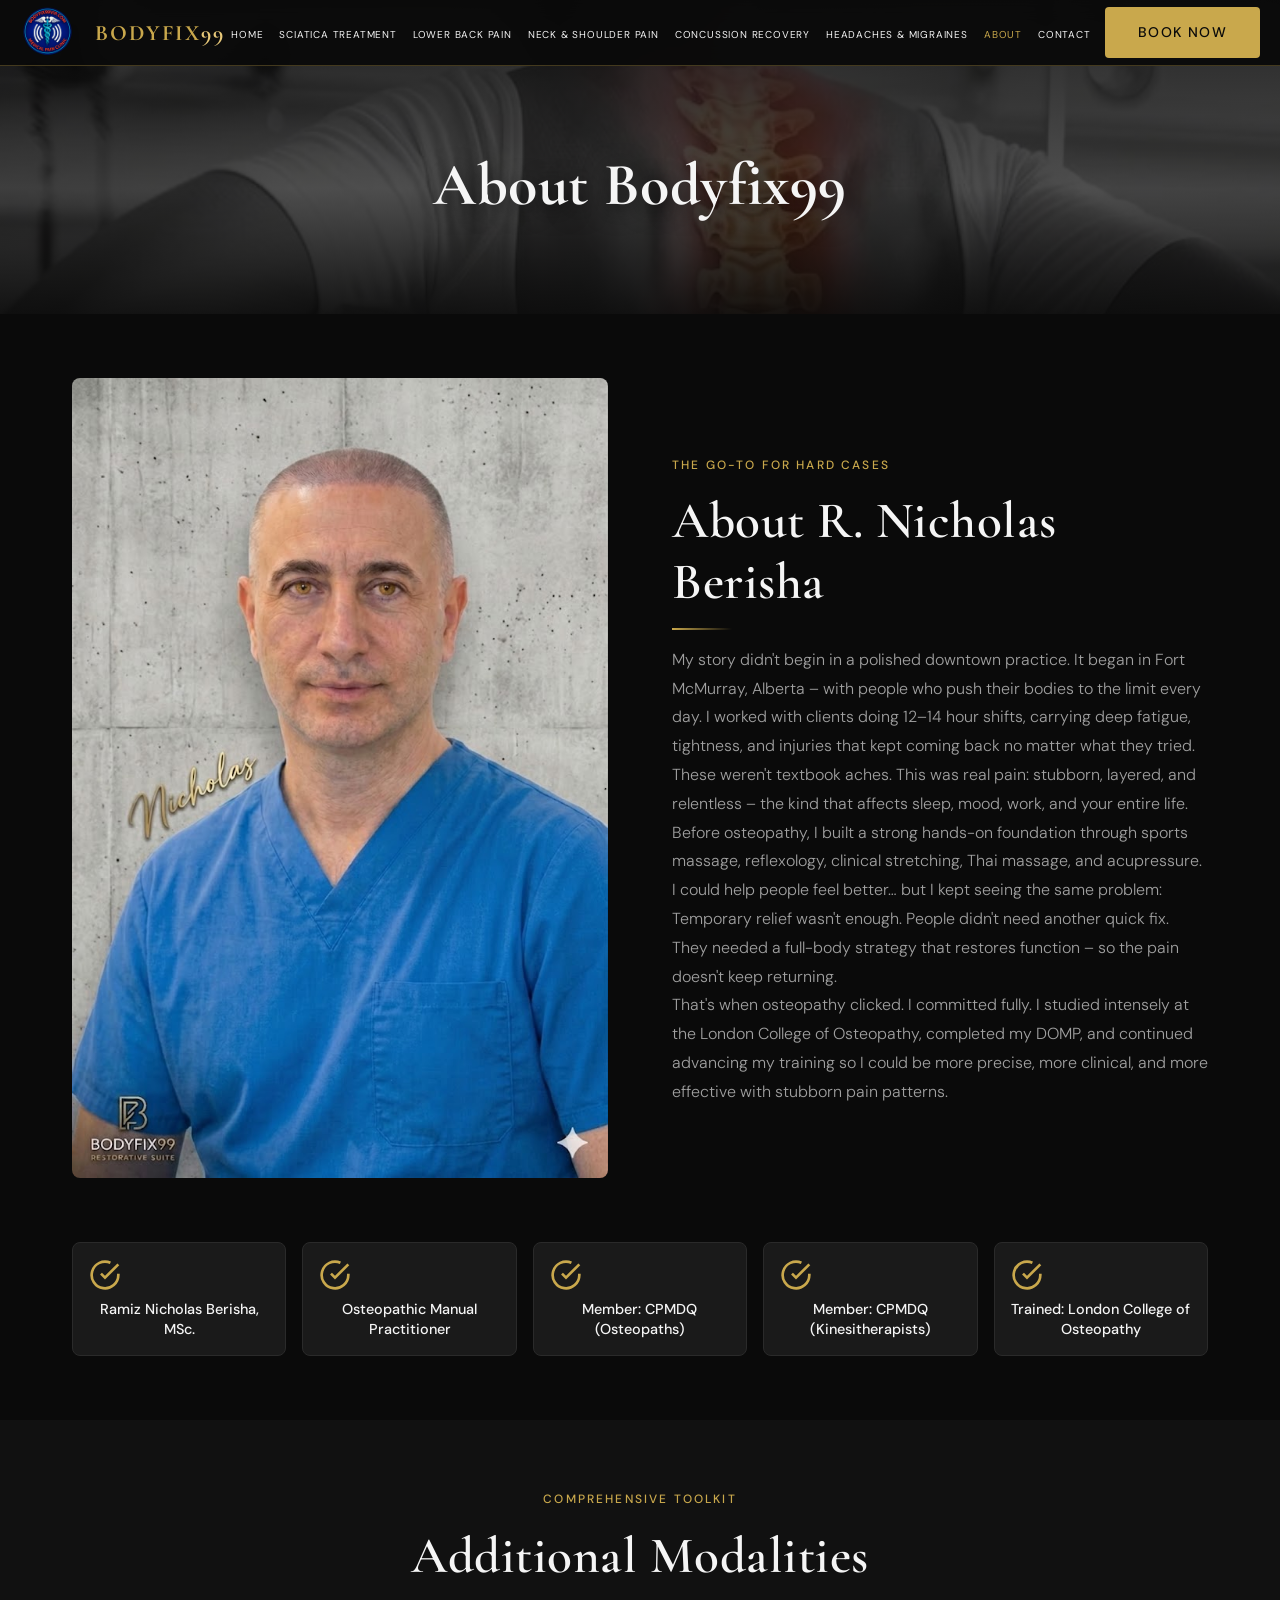
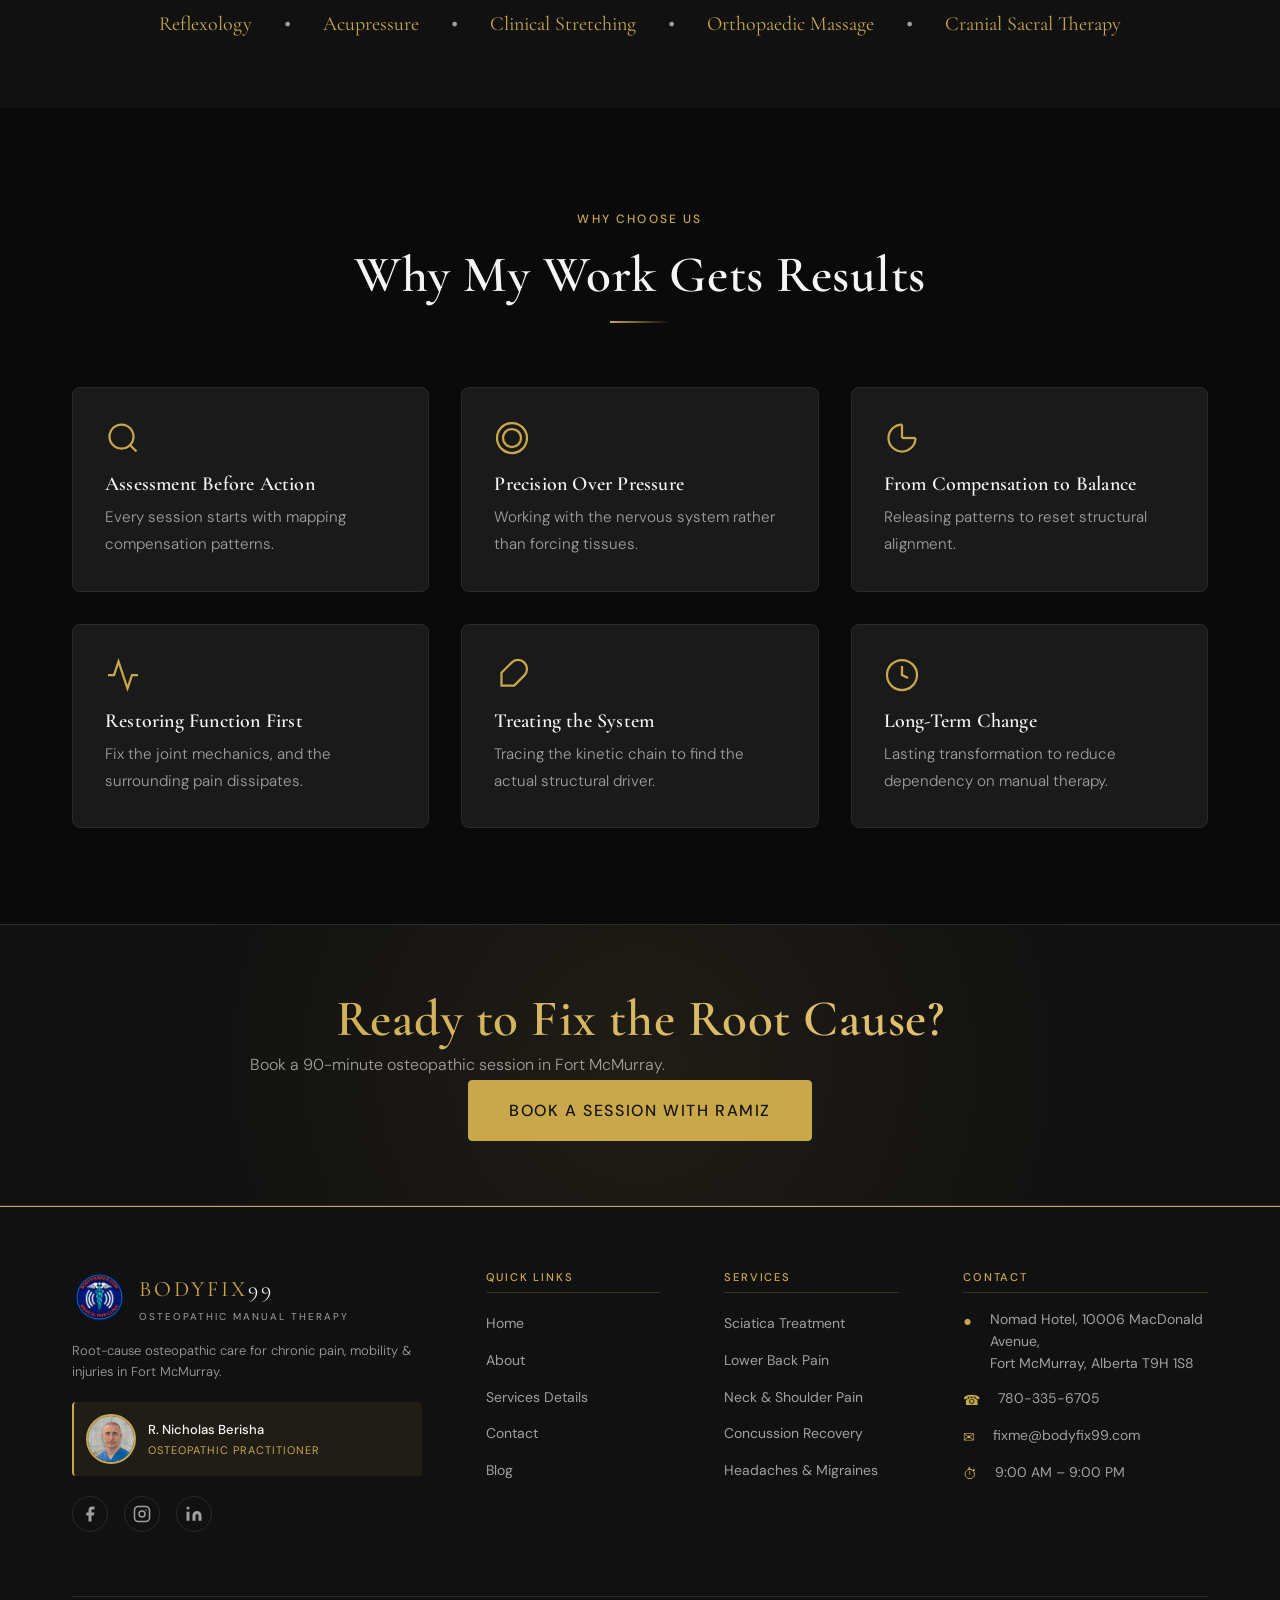
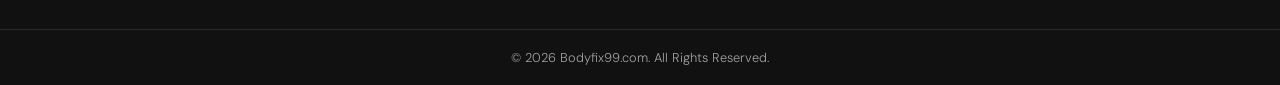
==== commit 43345795: "added" ====
--- a/about.html
+++ b/about.html
@@ -7,7 +7,7 @@
   <meta name="description" content="Learn about R. Nicholas Berisha and the root-cause osteopathic approach at Bodyfix99 in Fort McMurray.">
   <link rel="stylesheet" href="css/style.css">
   <style>
-    .page-hero { position:relative; padding-top:calc(var(--navbar-height) + 5rem); padding-bottom:5rem; background-image:url('https://bodyfix99.com/wp-content/uploads/2026/02/osteoporosis-spine-scoliosis-sore-back-after-work-problems-with-spinal-cord-women_926199-4371862.jpg'); background-size:cover; background-position:center; background-attachment:fixed; overflow:hidden; }
+    .page-hero { position:relative; padding-top:calc(var(--navbar-height) + 5rem); padding-bottom:5rem; background-image:url('images/img2.jpg'); background-size:cover; background-position:center; background-attachment:fixed; overflow:hidden; }
     .page-hero::before { content:''; position:absolute; inset:0; background:linear-gradient(to bottom,rgba(10,10,10,.88) 0%,rgba(10,10,10,.72) 60%,rgba(10,10,10,.95) 100%); z-index:1; }
     .page-hero__content { position:relative; z-index:2; text-align:center; }
     .page-hero__title { font-family:var(--font-heading); font-size:clamp(2.5rem,5vw,3.75rem); font-weight:700; color:var(--text-primary); line-height:1.1; margin-bottom:var(--space-md); text-shadow:0 4px 24px rgba(0,0,0,.8); }
